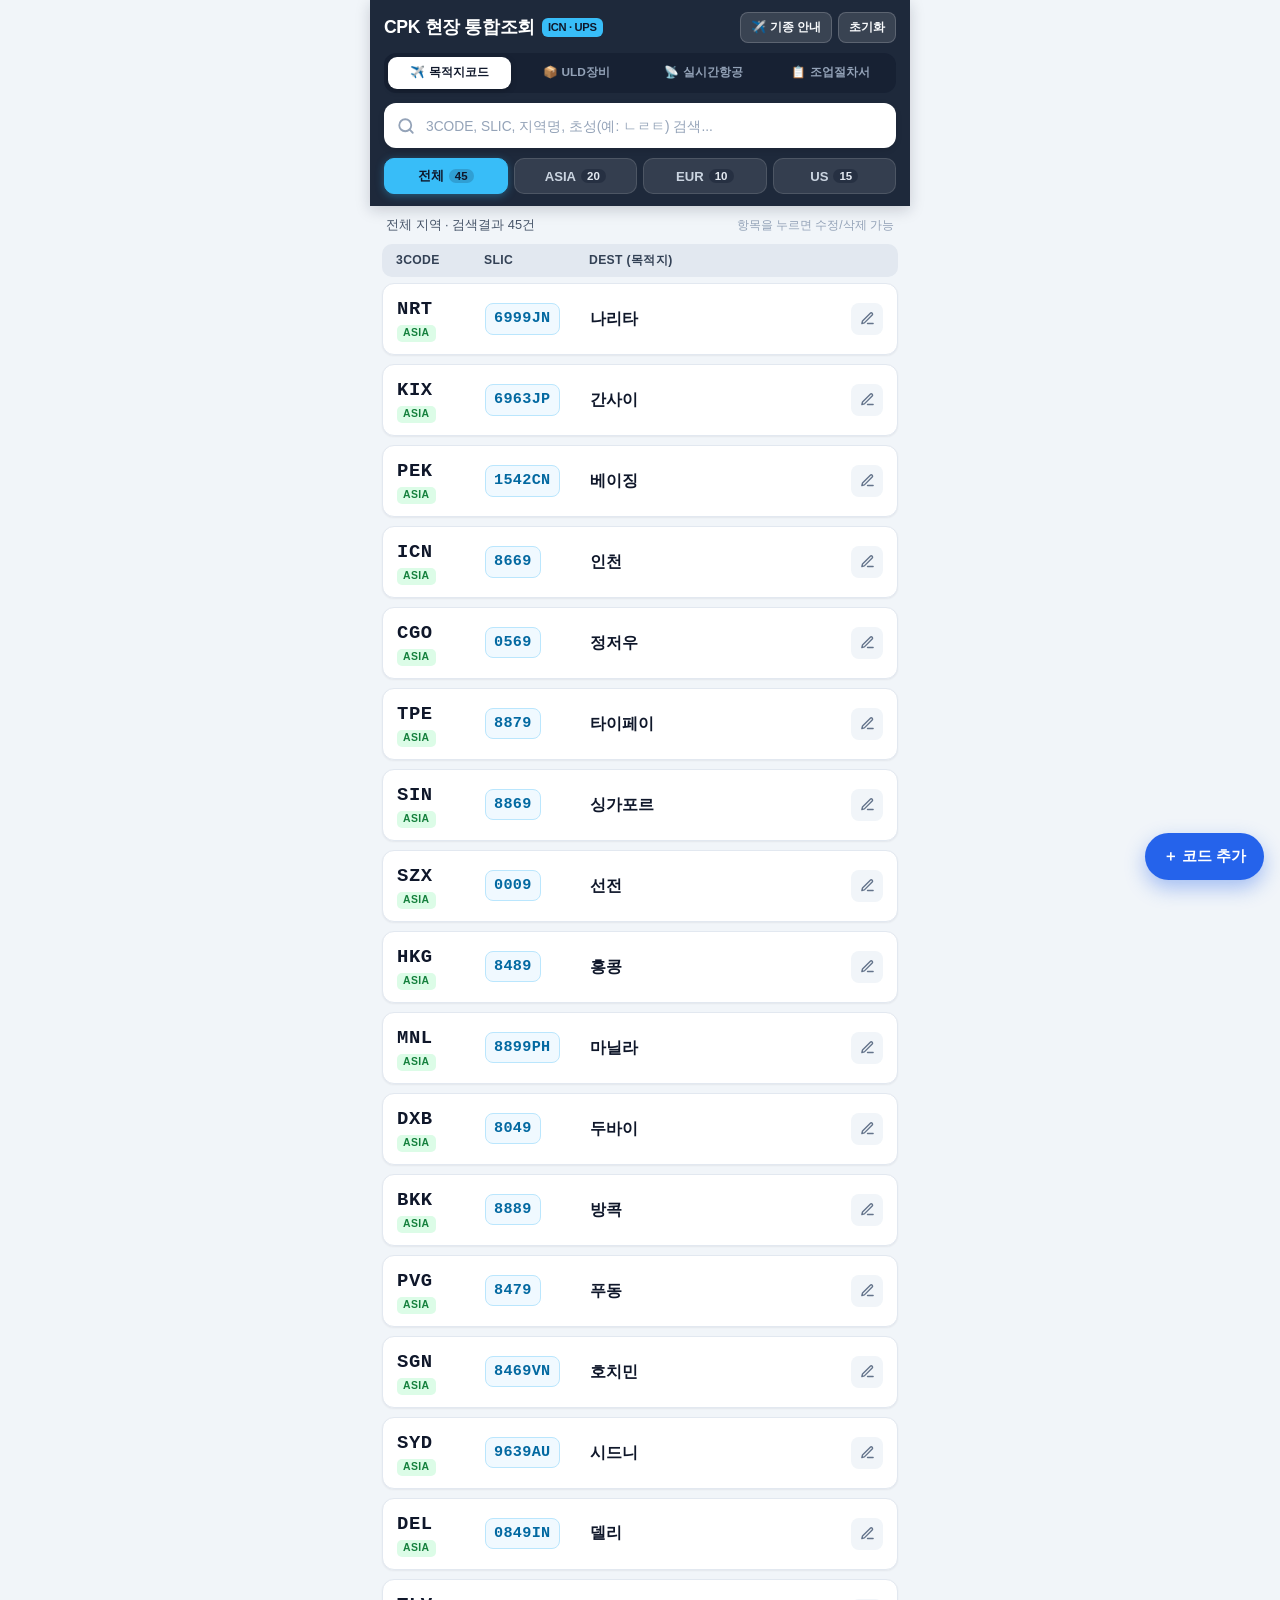
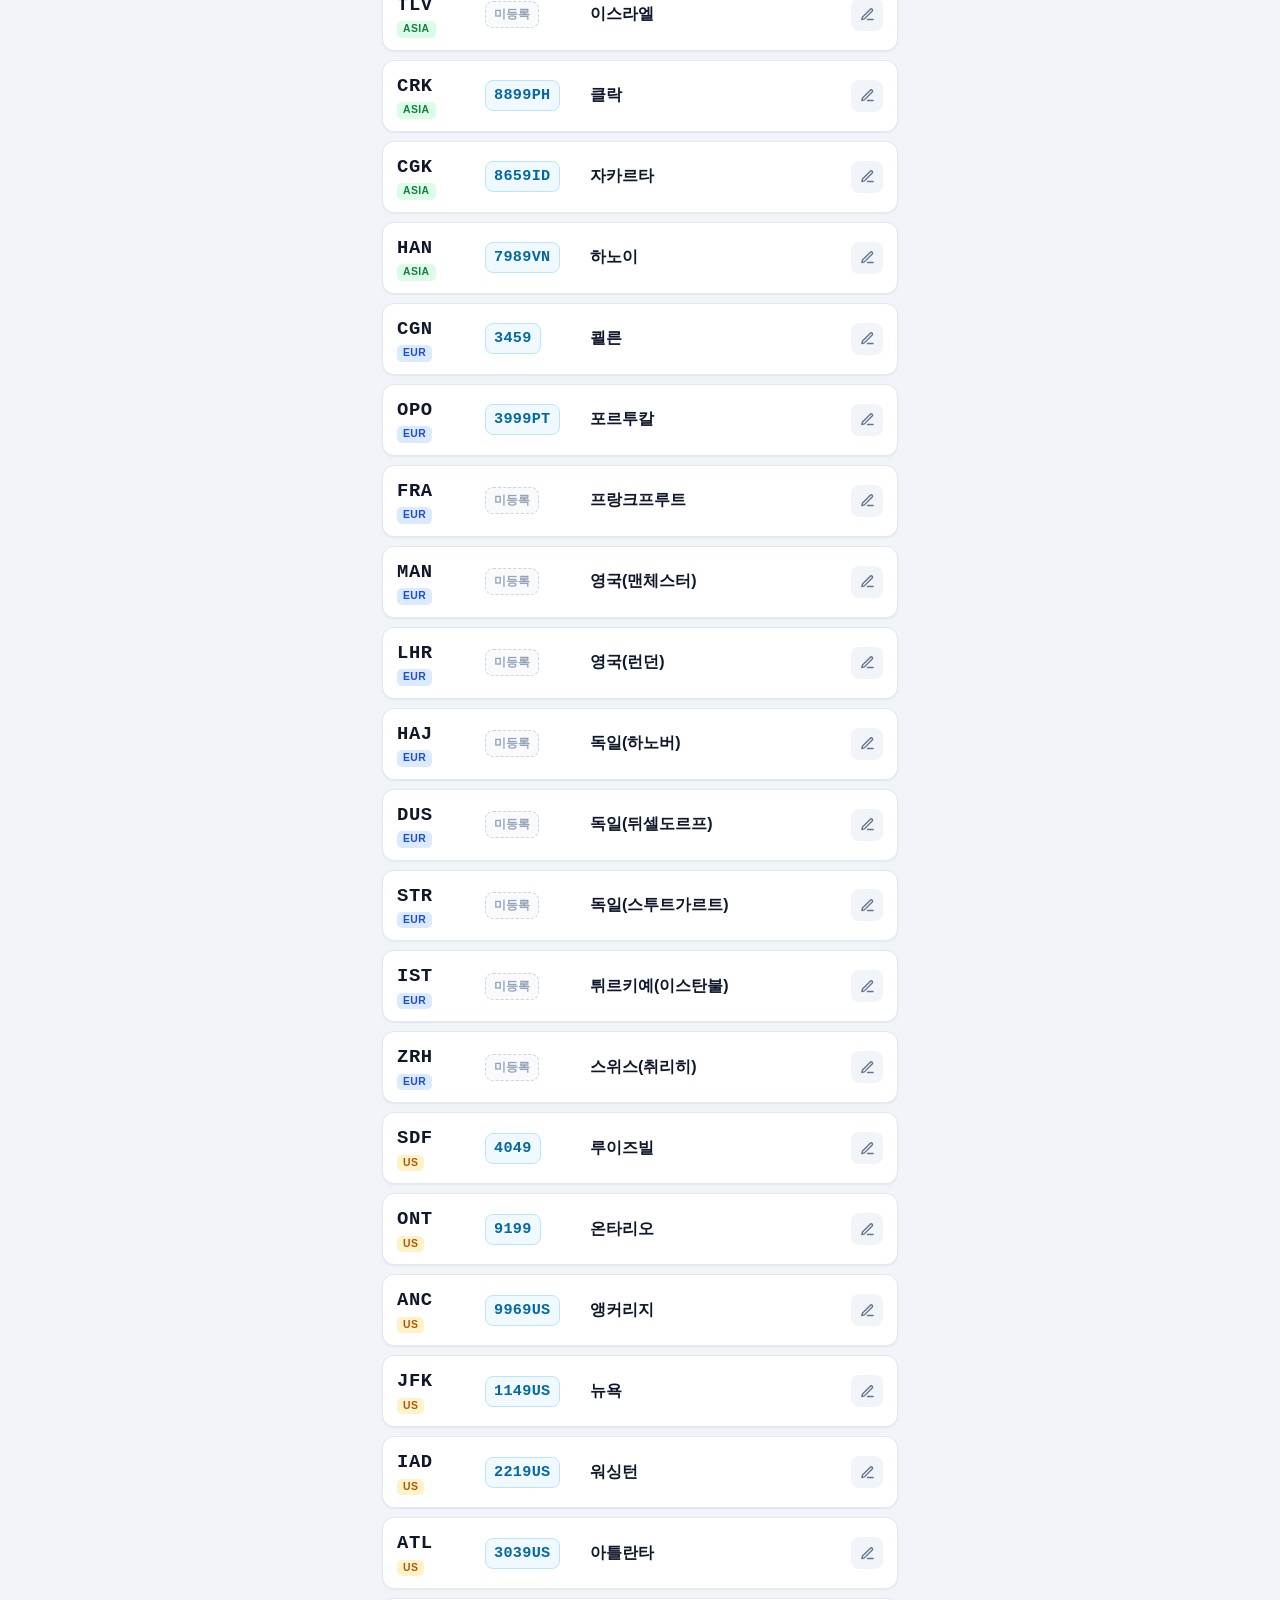
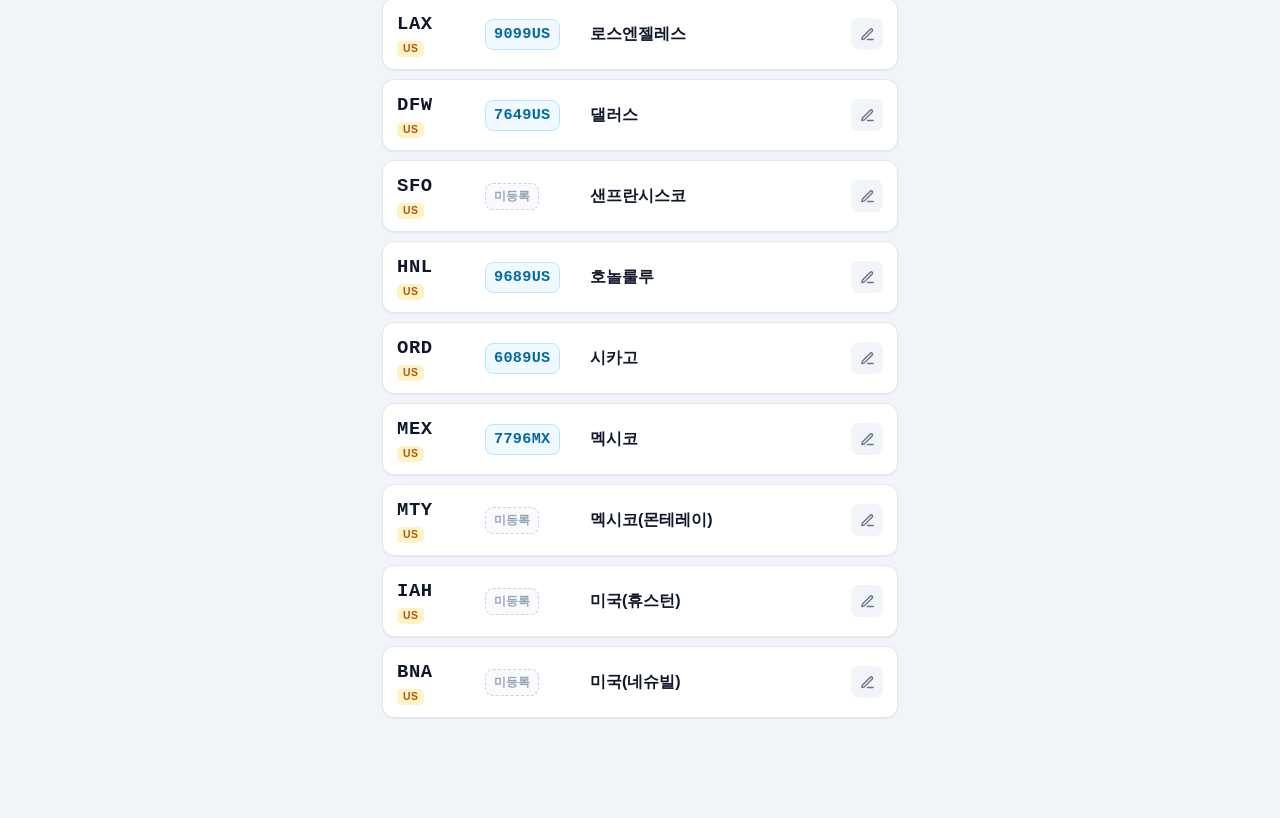
==== index.html @ 0aa2a80d "feat: add UPS aircraft ground handling SOP manual tab with step order & content CRUD" ====
<!DOCTYPE html>
<html lang="ko">
<head>
  <meta charset="UTF-8" />
  <meta name="viewport" content="width=device-width, initial-scale=1.0, maximum-scale=1.0, user-scalable=no" />
  <meta name="theme-color" content="#1e293b" />
  <meta name="apple-mobile-web-app-capable" content="yes" />
  <meta name="apple-mobile-web-app-status-bar-style" content="black-translucent" />
  <meta name="apple-mobile-web-app-title" content="CPK 현장앱" />
  <title>CPK 3CODE · ULD · 실시간 항공편</title>
  <link rel="icon" type="image/svg+xml" href="data:image/svg+xml,<svg xmlns='http://www.w3.org/2000/svg' viewBox='0 0 100 100'><rect width='100' height='100' rx='22' fill='%231e293b'/><text x='50' y='44' font-family='sans-serif' font-size='26' font-weight='bold' fill='%2338bdf8' text-anchor='middle'>CPK</text><text x='50' y='74' font-family='sans-serif' font-size='22' font-weight='bold' fill='%23fbbf24' text-anchor='middle'>5X·ULD</text></svg>" />
  <link rel="manifest" href="./manifest.json" />
  <link rel="stylesheet" href="./styles.css" />
</head>
<body>
  <div class="app-container">
    <!-- 상단 고정 헤더, 모드 전환, 검색 및 필터 탭 -->
    <header class="sticky-top">
      <div class="top-bar">
        <h1 class="app-title">
          <span>CPK 현장 통합조회</span>
          <span class="app-title-badge">ICN · UPS</span>
        </h1>
        <div class="top-actions">
          <button type="button" class="icon-btn" id="aircraftGuideBtn" title="기종(744, 748, 767) 의미 및 ULD 탑재 안내">
            ✈️ 기종 안내
          </button>
          <button type="button" class="icon-btn" id="typeDictBtn" style="display: none;" title="박스 타입별 현장명칭 관리">
            🏷️ 타입·현장명칭
          </button>
          <a
            href="https://www.airport.kr/ap_ko/876/subview.do"
            target="_blank"
            rel="noopener"
            class="icon-btn"
            id="icnOfficialLinkBtn"
            style="display: none; text-decoration: none;"
            title="인천공항 공식 화물운항정보 새창"
          >
            🏢 공항웹
          </a>
          <button type="button" class="icon-btn" id="resetDataBtn" title="초기 데이터로 복원">
            초기화
          </button>
        </div>
      </div>

      <!-- 메인 모드 전환 탭 (4개 탭: 목적지 코드 / ULD 장비 / 실시간 항공편 / 조업 절차서) -->
      <div class="mode-switch mode-switch-4" id="modeSwitch">
        <button type="button" class="mode-btn active" data-mode="CODE">
          ✈️ 목적지코드
        </button>
        <button type="button" class="mode-btn" data-mode="ULD">
          📦 ULD장비
        </button>
        <button type="button" class="mode-btn" data-mode="FLIGHT">
          📡 실시간항공
        </button>
        <button type="button" class="mode-btn" data-mode="SOP">
          📋 조업절차서
        </button>
      </div>

      <!-- 실시간 통합 검색바 -->
      <div class="search-wrapper">
        <svg class="search-icon" viewBox="0 0 24 24" fill="none" stroke="currentColor" stroke-width="2.4" stroke-linecap="round" stroke-linejoin="round">
          <circle cx="11" cy="11" r="8"></circle>
          <line x1="21" y1="21" x2="16.65" y2="16.65"></line>
        </svg>
        <input
          type="search"
          id="searchInput"
          class="search-input"
          placeholder="3CODE, SLIC, 지역명, 초성(예: ㄴㄹㅌ) 검색..."
          autocomplete="off"
          autocapitalize="characters"
        />
        <button type="button" id="clearSearchBtn" class="clear-btn" aria-label="검색어 지우기">✕</button>
      </div>

      <!-- [모드 1] 지역별 필터 탭 (전체 / ASIA / EUR / US) -->
      <nav class="region-tabs" id="regionTabs" aria-label="지역별 필터">
        <button type="button" class="tab-btn active" data-region="ALL">
          전체 <span class="count" id="count-ALL">45</span>
        </button>
        <button type="button" class="tab-btn" data-region="ASIA">
          ASIA <span class="count" id="count-ASIA">20</span>
        </button>
        <button type="button" class="tab-btn" data-region="EUR">
          EUR <span class="count" id="count-EUR">10</span>
        </button>
        <button type="button" class="tab-btn" data-region="US">
          US <span class="count" id="count-US">15</span>
        </button>
      </nav>

      <!-- [모드 2] ULD 현장명칭 / 박스 타입별 필터 탭 (동적 렌더링) -->
      <nav class="uld-type-tabs" id="uldTypeTabs" style="display: none;" aria-label="박스 타입별 필터"></nav>

      <!-- [모드 3] 실시간 항공편 컨트롤 & 출·도착 필터 탭 -->
      <div class="flight-controls" id="flightControls" style="display: none;">
        <div class="flight-top-row">
          <div class="flight-airline-toggle" id="flightAirlineToggle">
            <button type="button" class="ups-toggle-btn active" data-airline-filter="UPS">
              UPS 전용 (5X)
            </button>
            <button type="button" class="ups-toggle-btn" data-airline-filter="ALL">
              전체 화물기
            </button>
          </div>
          <div class="flight-date-sync">
            <input type="date" id="flightDateInput" class="flight-date-input" aria-label="운항 날짜 선택" />
            <button type="button" class="btn-live-sync" id="liveSyncBtn" title="인천공항 실시간 운항정보 동기화">
              🔄 실시간 갱신
            </button>
            <button type="button" class="btn-sched-img" id="openSchedImgModalBtn" title="스케줄 이미지(화이트보드/시간표 사진) 등록 및 자동 반영">
              📷 이미지 등록
            </button>
          </div>
        </div>

        <nav class="region-tabs flight-dir-tabs" id="flightDirTabs" aria-label="출도착 필터">
          <button type="button" class="tab-btn active" data-flight-dir="ALL">
            전체 보드 <span class="count" id="fcount-ALL">0</span>
          </button>
          <button type="button" class="tab-btn" data-flight-dir="ARR">
            STA(도착) <span class="count" id="fcount-ARR">0</span>
          </button>
          <button type="button" class="tab-btn" data-flight-dir="DEP">
            STD(출발) <span class="count" id="fcount-DEP">0</span>
          </button>
          <button type="button" class="tab-btn" data-flight-dir="SPOT">
            스팟배정 <span class="count" id="fcount-SPOT">0</span>
          </button>
        </nav>
      </div>

      <!-- [모드 4] UPS 항공조업 절차서 단계별 필터 탭 & 진행률 바 -->
      <div class="sop-controls" id="sopControls" style="display: none;">
        <div class="sop-progress-row">
          <div class="sop-progress-info">
            <span id="sopProgressText">조업 진행률: 0 / 0 완료</span>
            <div class="sop-progress-bar-bg">
              <div class="sop-progress-bar-fill" id="sopProgressBarFill" style="width: 0%;"></div>
            </div>
          </div>
          <button type="button" class="btn-sop-check-reset" id="resetSopCheckBtn" title="완료 체크 일괄 해제">
            ☑️ 체크 초기화
          </button>
        </div>
        <nav class="uld-type-tabs sop-phase-tabs" id="sopPhaseTabs" aria-label="조업 단계별 필터"></nav>
      </div>
    </header>

    <!-- 상태 안내 바 -->
    <div class="status-bar">
      <span id="statusText">전체 지역 · 검색결과 45건</span>
      <span class="status-hint" id="statusHint">항목을 누르면 수정/삭제 가능</span>
    </div>

    <!-- [모드 1] 목적지 코드 컬럼 헤더 -->
    <div class="list-header" id="codeListHeader">
      <div>3CODE</div>
      <div>SLIC</div>
      <div>DEST (목적지)</div>
      <div></div>
    </div>

    <!-- [모드 3 전용] 등록된 스케줄 원본 이미지 고정 배너 (사진 확인 및 재반영) -->
    <div class="pinned-sched-banner" id="pinnedSchedBanner" style="display: none;">
      <div class="pinned-sched-top">
        <span class="pinned-sched-title">🖼️ 등록된 스케줄 이미지</span>
        <div class="pinned-sched-actions">
          <button type="button" class="btn-pinned-act" id="zoomPinnedSchedBtn">🔍 크게보기</button>
          <button type="button" class="btn-pinned-act" id="editPinnedSchedBtn">✏️ 내용편집/재인식</button>
          <button type="button" class="btn-pinned-act danger" id="removePinnedSchedBtn">✕</button>
        </div>
      </div>
      <img id="pinnedSchedThumb" class="pinned-sched-thumb" alt="등록된 스케줄 원본 이미지" />
    </div>

    <!-- [모드 3] 현장 조업 현황판 (화이트보드 6열 헤더: SPOT | FLT/NO | 기종 | STA/ATA | STD/ATD | ORIGIN/DEST) -->
    <div class="wb-header" id="flightBoardHeader" style="display: none;">
      <div>SPOT</div>
      <div>FLT/NO</div>
      <div class="wb-header-ac" id="wbHeaderAcBtn" title="클릭하여 기종(744·748·767) 상세 설명 보기">기종 ⓘ</div>
      <div>STA/ATA</div>
      <div>STD/ATD</div>
      <div>ORIGIN/DEST</div>
    </div>

    <!-- 검색 결과 리스트 (목적지 코드 & ULD 컨테이너 & 실시간 항공편 공용 영역) -->
    <main class="results-list" id="resultsList"></main>

    <!-- 플로팅 액션 버튼 영역 -->
    <div class="fab-group">
      <!-- ULD 전용: 카메라 즉시 촬영 버튼 -->
      <button type="button" class="fab-camera" id="fabCameraBtn" style="display: none;">
        <span>📷 사진 찍어 등록</span>
      </button>
      <!-- 추가 버튼 -->
      <button type="button" class="fab-add" id="fabAddBtn">
        <span id="fabAddText">＋ 코드 추가</span>
      </button>
    </div>

    <!-- 카메라 직접 호출용 숨김 파일 입력 -->
    <input type="file" id="quickCameraInput" accept="image/*" capture="environment" style="display: none;" />
  </div>

  <!-- [모달 1] 3CODE · SLIC 데이터 추가 / 수정 / 삭제 모달 -->
  <div class="modal-backdrop" id="itemModal" role="dialog" aria-modal="true" aria-labelledby="modalTitle">
    <div class="modal-sheet">
      <div class="modal-header">
        <h2 class="modal-title" id="modalTitle">새 코드 정보 추가</h2>
        <button type="button" class="modal-close" id="closeModalBtn" aria-label="닫기">✕</button>
      </div>

      <form id="itemForm">
        <div class="form-group">
          <label class="form-label">대륙 / 지역 (REGION)</label>
          <div class="region-radio-group">
            <label class="region-option">
              <input type="radio" name="region" value="ASIA" checked />
              <span>ASIA</span>
            </label>
            <label class="region-option">
              <input type="radio" name="region" value="EUR" />
              <span>EUR</span>
            </label>
            <label class="region-option">
              <input type="radio" name="region" value="US" />
              <span>US</span>
            </label>
          </div>
        </div>

        <div class="form-row">
          <div class="form-group">
            <label class="form-label" for="codeInput">3CODE (필수)</label>
            <input
              type="text"
              id="codeInput"
              class="form-input uppercase"
              placeholder="예: NRT"
              maxlength="6"
              required
            />
          </div>
          <div class="form-group">
            <label class="form-label" for="slicInput">SLIC (선택)</label>
            <input
              type="text"
              id="slicInput"
              class="form-input uppercase"
              placeholder="예: 6999JN"
              maxlength="12"
            />
          </div>
        </div>

        <div class="form-group">
          <label class="form-label" for="destInput">DEST / 목적지명 (필수)</label>
          <input
            type="text"
            id="destInput"
            class="form-input"
            placeholder="예: 나리타, 독일(프랑크푸르트)"
            required
          />
        </div>

        <div class="modal-actions">
          <button type="button" class="btn-delete" id="deleteItemBtn" style="display: none;">삭제</button>
          <button type="submit" class="btn-save">저장하기</button>
        </div>
      </form>
    </div>
  </div>

  <!-- [모달 2] ULD 컨테이너 및 현장사용명칭 추가 / 사진촬영 / 수정 / 삭제 모달 -->
  <div class="modal-backdrop" id="uldModal" role="dialog" aria-modal="true" aria-labelledby="uldModalTitle">
    <div class="modal-sheet modal-sheet-scroll">
      <div class="modal-header">
        <h2 class="modal-title" id="uldModalTitle">ULD 컨테이너 정보 등록/수정</h2>
        <button type="button" class="modal-close" id="closeUldModalBtn" aria-label="닫기">✕</button>
      </div>

      <form id="uldForm">
        <!-- 사진 촬영 및 미리보기 영역 -->
        <div class="form-group">
          <label class="form-label">컨테이너 사진 (카메라 촬영 또는 앨범 선택)</label>
          <div class="photo-upload-box" id="photoUploadBox">
            <img id="uldPhotoPreview" class="uld-photo-preview" alt="컨테이너 사진 미리보기" style="display: none;" />
            <div id="photoPlaceholder" class="photo-placeholder">
              <div class="photo-placeholder-icon">📷</div>
              <div class="photo-placeholder-text">컨테이너 사진을 찍거나 선택하세요</div>
            </div>
          </div>

          <div class="photo-btn-row">
            <label class="btn-photo-action">
              📷 카메라 촬영
              <input type="file" id="uldCameraInput" accept="image/*" capture="environment" style="display: none;" />
            </label>
            <label class="btn-photo-action">
              🖼️ 앨범에서 선택
              <input type="file" id="uldGalleryInput" accept="image/*" style="display: none;" />
            </label>
            <button type="button" class="btn-photo-remove" id="removePhotoBtn" style="display: none;">
              사진 삭제
            </button>
          </div>
          <div id="ocrStatusText" class="ocr-status-text" style="display: none;"></div>
        </div>

        <!-- 컨테이너 전체 명칭 -->
        <div class="form-group">
          <label class="form-label" for="uldFullNameInput">
            컨테이너 명칭 <span class="label-sub">(예: AMP 27945 UPS/5X, AAD 43145 UPS/5X)</span>
          </label>
          <input
            type="text"
            id="uldFullNameInput"
            class="form-input uppercase"
            placeholder="예: AMP 27945 UPS/5X"
            required
          />
        </div>

        <!-- 박스 타입 (예: AMP) & 현장사용명칭 (예: L9) -->
        <div class="form-row">
          <div class="form-group">
            <label class="form-label" for="uldTypeInput">
              ULD 타입 <span class="label-sub">(예: AMP)</span>
            </label>
            <input
              type="text"
              id="uldTypeInput"
              class="form-input uppercase"
              placeholder="예: AMP"
              maxlength="6"
              required
            />
          </div>
          <div class="form-group">
            <label class="form-label" for="uldFieldNameInput">
              현장사용명칭 <span class="label-highlight">(예: L9, A1, M1)</span>
            </label>
            <input
              type="text"
              id="uldFieldNameInput"
              class="form-input input-highlight uppercase"
              placeholder="예: L9, A1, A2, M1, M1H, L11"
              required
            />
          </div>
        </div>

        <!-- 규격 Dims : L x W x H (Inch) -->
        <div class="form-group">
          <label class="form-label" for="uldDimsInput">
            규격 Dims : L × W × H (Inch) <span class="label-sub">(자동완성·수정 가능)</span>
          </label>
          <input
            type="text"
            id="uldDimsInput"
            class="form-input"
            placeholder="예: 125 x 96 x 64"
          />
        </div>

        <!-- 탑재 위치 / NOTE -->
        <div class="form-group">
          <label class="form-label" for="uldNoteInput">
            NOTE / 탑재 위치 및 특이사항 <span class="label-sub">(자동완성·수정 가능)</span>
          </label>
          <input
            type="text"
            id="uldNoteInput"
            class="form-input"
            placeholder="예: 767 Main Deck Center Load / 767, 747 Lower Deck"
          />
        </div>

        <p class="field-sync-notice">
          💡 <strong>ULD 타입(AAD, AAY, AMJ, AMD, AMP, AAZ, AAP, ALP)</strong>을 입력하면 조업 장비 기준표의 <strong>현장사용명칭(A1, A2, M1, M1H, L9, L11)</strong>, <strong>규격(Dims)</strong>, <strong>탑재 위치(NOTE)</strong>가 자동으로 채워지며 직접 수정·저장도 가능합니다.
        </p>

        <div class="modal-actions">
          <button type="button" class="btn-delete" id="deleteUldBtn" style="display: none;">삭제</button>
          <button type="submit" class="btn-save">저장하기</button>
        </div>
      </form>
    </div>
  </div>

  <!-- [모달 3] 박스 타입별 현장사용명칭 일괄 관리 모달 -->
  <div class="modal-backdrop" id="typeDictModal" role="dialog" aria-modal="true" aria-labelledby="typeDictModalTitle">
    <div class="modal-sheet modal-sheet-scroll">
      <div class="modal-header">
        <h2 class="modal-title" id="typeDictModalTitle">🏷️ ULD 타입별 현장사용명칭 기준표</h2>
        <button type="button" class="modal-close" id="closeTypeDictModalBtn" aria-label="닫기">✕</button>
      </div>
      <p class="dict-guide">
        조업 장비 기준표에 따른 <strong>ULD 타입(AAD, AMP 등) ↔ 현장사용명칭(A1, L9 등)</strong> 매핑입니다. 새로운 타입을 추가하거나 명칭을 수정하면 모든 컨테이너에 즉시 반영됩니다.
      </p>

      <form id="addTypeMappingForm" class="dict-add-row">
        <input
          type="text"
          id="newTypeCodeInput"
          class="form-input uppercase dict-code-input"
          placeholder="ULD타입(예:AMP)"
          maxlength="6"
          required
        />
        <input
          type="text"
          id="newTypeFieldNameInput"
          class="form-input uppercase dict-name-input"
          placeholder="현장명칭(예:L9)"
          required
        />
        <button type="submit" class="btn-dict-add">저장</button>
      </form>

      <div id="typeDictList" class="type-dict-list"></div>
    </div>
  </div>

  <!-- [모달 4] 사진 원본 크게 보기 라이트박스 -->
  <div class="modal-backdrop photo-lightbox" id="photoLightbox">
    <div class="lightbox-inner">
      <button type="button" class="lightbox-close" id="closeLightboxBtn">✕ 닫기</button>
      <img id="lightboxImg" src="" alt="컨테이너 확대 사진" />
      <div id="lightboxCaption" class="lightbox-caption"></div>
    </div>
  </div>

  <!-- [모달 5] 현장 화이트보드 형식 (SPOT | FLT/NO | 기종 | STA/ATA | STD/ATD | ORIGIN/DEST) 추가·수정 모달 -->
  <div class="modal-backdrop" id="flightModal" role="dialog" aria-modal="true" aria-labelledby="flightModalTitle">
    <div class="modal-sheet modal-sheet-scroll">
      <div class="modal-header">
        <h2 class="modal-title" id="flightModalTitle">항공편 현황판 (SPOT · 편명) 등록/수정</h2>
        <button type="button" class="modal-close" id="closeFlightModalBtn" aria-label="닫기">✕</button>
      </div>

      <form id="flightForm">
        <!-- 1행: SPOT / FLT/NO / 기종 -->
        <div class="form-row" style="grid-template-columns: 90px 1fr 90px;">
          <div class="form-group">
            <label class="form-label" for="flightSpotInput">
              SPOT <span class="label-highlight">(주기장)</span>
            </label>
            <input
              type="text"
              id="flightSpotInput"
              class="form-input input-highlight uppercase"
              placeholder="예: 631"
              required
            />
          </div>
          <div class="form-group">
            <label class="form-label" for="flightNoInput">
              FLT/NO <span class="label-sub">(도착/출발 편명)</span>
            </label>
            <input
              type="text"
              id="flightNoInput"
              class="form-input uppercase"
              placeholder="예: 37/174, 195"
              required
            />
          </div>
          <div class="form-group">
            <label class="form-label" for="flightAircraftInput">
              기종 <span class="label-sub">(A/C)</span>
            </label>
            <input
              type="text"
              id="flightAircraftInput"
              class="form-input uppercase"
              placeholder="767, 748"
            />
          </div>
        </div>

        <!-- 2행: STA/ATA | STD/ATD | ORIGIN/DEST -->
        <div class="form-row" style="grid-template-columns: 1fr 1fr 1.2fr;">
          <div class="form-group">
            <label class="form-label" for="flightStaInput">STA/ATA (도착)</label>
            <input
              type="text"
              id="flightStaInput"
              class="form-input uppercase"
              placeholder="예: 0435"
            />
          </div>
          <div class="form-group">
            <label class="form-label" for="flightStdInput">STD/ATD (출발)</label>
            <input
              type="text"
              id="flightStdInput"
              class="form-input uppercase"
              placeholder="예: 1205"
            />
          </div>
          <div class="form-group">
            <label class="form-label" for="flightOriginDestInput">ORIGIN/DEST</label>
            <input
              type="text"
              id="flightOriginDestInput"
              class="form-input input-highlight uppercase"
              placeholder="예: SYD/CGO, CRK"
              required
            />
          </div>
        </div>

        <!-- 3행: 항공사 및 운항상태/메모 -->
        <div class="form-row" style="grid-template-columns: 1fr 1fr;">
          <div class="form-group">
            <label class="form-label" for="flightAirlineInput">항공사</label>
            <input
              type="text"
              id="flightAirlineInput"
              class="form-input"
              placeholder="예: UPS (유피에스항공)"
              value="유피에스항공"
            />
          </div>
          <div class="form-group">
            <label class="form-label" for="flightStateInput">실시간 상태 / 비고</label>
            <input
              type="text"
              id="flightStateInput"
              class="form-input"
              placeholder="예: 정상, 지연(0930), 도착완료"
            />
          </div>
        </div>

        <div class="form-group">
          <label class="form-label" for="flightMemoInput">현장 검수 / 안전 / 조업 메모 (선택)</label>
          <input
            type="text"
            id="flightMemoInput"
            class="form-input"
            placeholder="예: L9 6개, A1 4개 / 검수자 및 특이사항"
          />
        </div>

        <p class="field-sync-notice">
          💡 현장 현황판 형식(<strong>SPOT | FLT/NO | 기종 | STA/ATA | STD/ATD | ORIGIN/DEST</strong>) 그대로 입력·저장되며, 입력한 <strong>ORIGIN/DEST(예: SYD/CGO, PVG/CGN, CRK)</strong>의 목적지명과 <strong>SLIC 코드</strong>가 하단에 자동 연결됩니다.
        </p>

        <div class="modal-actions">
          <button type="button" class="btn-delete" id="deleteFlightBtn" style="display: none;">삭제</button>
          <button type="submit" class="btn-save">현황판에 저장하기</button>
        </div>
      </form>
    </div>
  </div>

  <!-- [모달 6] 항공기 기종(744 · 748 · 767) 의미 및 ULD 탑재 가이드 모달 -->
  <div class="modal-backdrop" id="aircraftGuideModal" role="dialog" aria-modal="true" aria-labelledby="aircraftGuideModalTitle">
    <div class="modal-sheet modal-sheet-scroll">
      <div class="modal-header">
        <h2 class="modal-title" id="aircraftGuideModalTitle">✈️ 항공기 기종(744 · 748 · 767) 상세 안내</h2>
        <button type="button" class="modal-close" id="closeAircraftGuideModalBtn" aria-label="닫기">✕</button>
      </div>

      <p class="dict-guide">
        현장 현황판의 <strong>기종 코드(748, 744, 767)</strong> 의미와 기종별 <strong>ULD 컨테이너 탑재 위치·주의사항</strong>입니다.
      </p>

      <!-- 기종 빠른 선택 탭 -->
      <div class="ac-filter-tabs" id="acFilterTabs">
        <button type="button" class="ac-tab-btn active" data-ac-filter="ALL">전체 비교</button>
        <button type="button" class="ac-tab-btn" data-ac-filter="748">748 (747-8F)</button>
        <button type="button" class="ac-tab-btn" data-ac-filter="744">744 (747-400F)</button>
        <button type="button" class="ac-tab-btn" data-ac-filter="767">767 (767-300F)</button>
      </div>

      <div class="ac-guide-list" id="acGuideList">
        <!-- 748 카드 -->
        <div class="ac-guide-card" data-ac-card="748">
          <div class="ac-card-header">
            <span class="ac-code-badge ac-748">748</span>
            <div class="ac-title-box">
              <div class="ac-full-name">보잉 747-8F (Boeing 747-8 Freighter)</div>
              <div class="ac-sub-name">현장/매뉴얼 호칭: <strong>747-800</strong> (747-8 계열 초대형 신형 화물기)</div>
            </div>
          </div>
          <ul class="ac-desc-list">
            <li><strong>의미:</strong> <code>74</code>7-<code>8</code>00 계열 화물기의 약칭으로, <strong>744</strong>의 후속 차세대 초대형 화물기입니다.</li>
            <li><strong>특징:</strong> <strong>744</strong>보다 동체 길이가 <strong>약 5.6m 더 길어</strong> 컨테이너 탑재 포지션(POS)과 적재 중량이 더 큽니다.</li>
          </ul>
          <div class="ac-warn-box">
            🚨 <strong>[필수 주의사항] L9 (AAZ) 컨테이너:</strong><br />
            <strong>747-800 (748) 기종의 기수 앞쪽 1, 2, 3 POS 탑재 절대 안됨!</strong> (매뉴얼 3.2.2 기준)
          </div>
          <div class="ac-deck-box">
            <div><strong>Main Deck (상부):</strong> <code>A1(AAD)</code>, <code>A2(AAY)</code>, <code>M1(AMJ)</code>, <code>M1H(AMD)</code>, <code>L9(AAP)</code>, <code>L9(AAZ - 1,2,3 POS 제외)</code></div>
            <div><strong>Lower Deck (하부):</strong> <code>L9(AMP · AAZ · AAP)</code>, <code>L11(ALP)</code></div>
          </div>
        </div>

        <!-- 744 카드 -->
        <div class="ac-guide-card" data-ac-card="744">
          <div class="ac-card-header">
            <span class="ac-code-badge ac-744">744</span>
            <div class="ac-title-box">
              <div class="ac-full-name">보잉 747-400F (Boeing 747-400 Freighter)</div>
              <div class="ac-sub-name">현장/매뉴얼 호칭: <strong>747</strong> (표준 대형 점보 화물기)</div>
            </div>
          </div>
          <ul class="ac-desc-list">
            <li><strong>의미:</strong> 보잉 <code>74</code>7-<code>4</code>00 계열 화물기의 약칭(<code>B744</code>)입니다.</li>
            <li><strong>특징:</strong> Main Deck(상부 화물칸)와 Lower Deck(하부 화물칸) 전 포지션에 대형 ULD를 표준 탑재할 수 있습니다.</li>
          </ul>
          <div class="ac-deck-box">
            <div><strong>Main Deck (상부):</strong> <code>A1(AAD)</code>, <code>A2(AAY)</code>, <code>M1(AMJ)</code>, <code>M1H(AMD)</code>, <code>L9(AAZ · AAP)</code></div>
            <div><strong>Lower Deck (하부):</strong> <code>L9(AMP · AAZ · AAP)</code>, <code>L11(ALP)</code></div>
          </div>
        </div>

        <!-- 767 카드 -->
        <div class="ac-guide-card" data-ac-card="767">
          <div class="ac-card-header">
            <span class="ac-code-badge ac-767">767</span>
            <div class="ac-title-box">
              <div class="ac-full-name">보잉 767-300F (Boeing 767-300 Freighter)</div>
              <div class="ac-sub-name">현장/매뉴얼 호칭: <strong>767</strong> (중형 화물기)</div>
            </div>
          </div>
          <ul class="ac-desc-list">
            <li><strong>의미:</strong> 보잉 <code>767-300</code> 계열 중형 화물기로, <strong>744 · 748</strong>보다 동체 폭과 천장 높이가 작습니다.</li>
          </ul>
          <div class="ac-warn-box">
            ⚠️ <strong>[767 조업 주의사항]</strong><br />
            • <strong>M1H (AMD, 높이 118")</strong> 및 <strong>L9 (AAP) Main Deck 탑재 불가</strong> (747 Main Deck 전용)<br />
            • <strong>M1 (AMJ)</strong> 및 <strong>L9 (AMP)</strong>는 Main Deck 탑재 시 <strong>Center Load (중앙열 적재)</strong> 전용<br />
            • <strong>L11 (ALP)</strong>: 매뉴얼 특이사항 <strong>*767 = 363, 366</strong> 참고
          </div>
          <div class="ac-deck-box">
            <div><strong>Main Deck (상부):</strong> <code>A1(AAD)</code>, <code>A2(AAY)</code>, <code>M1(AMJ - Center Load)</code>, <code>L9(AMP - Center Load)</code>, <code>L9(AAZ)</code></div>
            <div><strong>Lower Deck (하부):</strong> <code>L9(AMP · AAZ · AAP)</code></div>
          </div>
        </div>
      </div>
    </div>
  </div>

  <!-- [모달 7] 스케줄 이미지(화이트보드/운항표 사진) 등록 및 자동 인식·반영 모달 -->
  <div class="modal-backdrop" id="scheduleImageModal" role="dialog" aria-modal="true" aria-labelledby="schedImgModalTitle">
    <div class="modal-sheet modal-sheet-scroll">
      <div class="modal-header">
        <h2 class="modal-title" id="schedImgModalTitle">📷 스케줄 이미지 등록 · 현황판 반영</h2>
        <button type="button" class="modal-close" id="closeSchedImgModalBtn" aria-label="닫기">✕</button>
      </div>

      <p class="dict-guide">
        실시간 연동이 안 되거나 현장 화이트보드·운항 시간표가 변경되었을 때 <strong>스케줄 사진을 찍거나 등록</strong>하면 문자를 자동 인식하여 <strong>6열 현황판에 즉시 반영</strong>합니다.
      </p>

      <!-- 1. 사진 촬영 / 선택 -->
      <div class="photo-btn-row" style="margin-bottom: 8px;">
        <label class="btn-photo-action" style="background:#eff6ff; border-color:#93c5fd; color:#1d4ed8;">
          📷 카메라로 스케줄 촬영
          <input type="file" id="schedImgCameraInput" accept="image/*" capture="environment" style="display: none;" />
        </label>
        <label class="btn-photo-action" style="background:#f0fdf4; border-color:#86efac; color:#15803d;">
          🖼️ 앨범에서 이미지 선택
          <input type="file" id="schedImgGalleryInput" accept="image/*" style="display: none;" />
        </label>
      </div>

      <!-- 이미지 미리보기 (사진을 보면서 아래 표에서 바로 검수·수정 가능) -->
      <div class="sched-img-preview-box" id="schedImgPreviewBox">
        <img id="schedImgPreview" class="sched-img-preview" alt="스케줄 이미지 미리보기" style="display: none;" />
        <div id="schedImgPlaceholder" class="photo-placeholder">
          <div class="photo-placeholder-icon">📋</div>
          <div class="photo-placeholder-text">화이트보드 또는 스케줄표 이미지를 선택해 주세요</div>
        </div>
      </div>

      <!-- OCR 진행 상태 바 -->
      <div id="schedOcrStatusBox" class="sched-ocr-status" style="display: none;">
        <span id="schedOcrStatusText">🔍 이미지에서 스케줄 문자를 분석 중입니다...</span>
        <button type="button" class="btn-rerun-ocr" id="rerunSchedOcrBtn">재인식</button>
      </div>

      <!-- 2. 추출된 6열 스케줄 검수 및 직접 수정 테이블 -->
      <div class="sched-extract-header">
        <span class="form-label" style="margin:0;">📋 반영할 현황판 데이터 (사진을 보며 수정·추가 가능)</span>
        <div class="sched-extract-tools">
          <button type="button" class="btn-mini-tool" id="addSchedRowBtn">＋ 행 추가</button>
          <button type="button" class="btn-mini-tool" id="loadDefaultBoardRowsBtn">⚡ 기본편 불러오기</button>
        </div>
      </div>

      <div class="sched-edit-table-wrap">
        <div class="sched-edit-thead">
          <div>SPOT</div>
          <div>FLT/NO</div>
          <div>기종</div>
          <div>STA</div>
          <div>STD</div>
          <div>ORIG/DEST</div>
          <div></div>
        </div>
        <div id="schedExtractRows" class="sched-edit-tbody"></div>
      </div>

      <!-- 반영 버튼 (기존 교체 vs 기존에 추가) -->
      <div class="modal-actions" style="margin-top: 14px;">
        <button type="button" class="btn-save" id="applySchedReplaceBtn" style="background:#16a34a;">
          ✅ 현황판에 덮어쓰기(반영)
        </button>
        <button type="button" class="btn-save" id="applySchedAppendBtn" style="background:#2563eb; flex:0.75;">
          ➕ 기존에 추가
        </button>
      </div>
    </div>
  </div>

  <!-- [모달 8] UPS 항공조업 절차서 추가 · 수정 · 순서 변경 · 삭제 (CRUD) 모달 -->
  <div class="modal-backdrop" id="sopModal" role="dialog" aria-modal="true" aria-labelledby="sopModalTitle">
    <div class="modal-sheet modal-sheet-scroll">
      <div class="modal-header">
        <h2 class="modal-title" id="sopModalTitle">📋 UPS 항공조업 절차 등록/수정</h2>
        <button type="button" class="modal-close" id="closeSopModalBtn" aria-label="닫기">✕</button>
      </div>

      <form id="sopForm">
        <!-- 1행: 절차 순서(STEP) & 조업 단계 구분(Phase) -->
        <div class="form-row" style="grid-template-columns: 110px 1fr;">
          <div class="form-group">
            <label class="form-label" for="sopOrderInput">
              절차 순서 <span class="label-highlight">(STEP)</span>
            </label>
            <input
              type="number"
              id="sopOrderInput"
              class="form-input input-highlight"
              min="1"
              max="999"
              placeholder="예: 1"
              required
            />
          </div>
          <div class="form-group">
            <label class="form-label" for="sopPhaseSelect">조업 단계 구분</label>
            <select id="sopPhaseSelect" class="form-input">
              <option value="도착 전 준비">1. 도착 전 준비</option>
              <option value="항공기 도착·접안">2. 항공기 도착·접안</option>
              <option value="하기 작업(Off-load)">3. 하기 작업(Off-load)</option>
              <option value="탑재 작업(On-load)">4. 탑재 작업(On-load)</option>
              <option value="출발·조업 마감">5. 출발·조업 마감</option>
              <option value="안전·특수 절차">6. 안전·특수 절차</option>
            </select>
          </div>
        </div>

        <!-- 2행: 절차 제목 -->
        <div class="form-group">
          <label class="form-label" for="sopTitleInput">
            절차 제목 <span class="label-highlight">(필수)</span>
          </label>
          <input
            type="text"
            id="sopTitleInput"
            class="form-input"
            placeholder="예: 카고 로더(High Loader) 접안 및 도어 오픈"
            required
          />
        </div>

        <!-- 3행: 상세 절차 내용 (여러 줄) -->
        <div class="form-group">
          <label class="form-label" for="sopContentInput">
            상세 조업 내용 및 세부 순서 <span class="label-sub">(줄바꿈으로 구분)</span>
          </label>
          <textarea
            id="sopContentInput"
            class="form-textarea"
            rows="4"
            placeholder="1) 세부 작업 내용 입력&#10;2) 확인 및 점검 사항 입력"
            required
          ></textarea>
        </div>

        <!-- 4행: 안전/핵심 주의사항 -->
        <div class="form-group">
          <label class="form-label" for="sopCautionInput">
            ⚠️ 안전 / 핵심 주의사항 <span class="label-sub">(선택 입력 시 강조 표시)</span>
          </label>
          <input
            type="text"
            id="sopCautionInput"
            class="form-input"
            placeholder="예: 748 기종 1,2,3 POS AAZ(L9) 탑재 금지 / Tail Tip 주의"
          />
        </div>

        <!-- 5행: 참고 사진 첨부 (선택) -->
        <div class="form-group">
          <label class="form-label">참고 사진 첨부 (선택 · 현장 장비/매뉴얼 사진)</label>
          <div class="photo-upload-box" id="sopPhotoUploadBox" style="height: 110px;">
            <img id="sopPhotoPreview" class="uld-photo-preview" alt="절차 참고 사진 미리보기" style="display: none;" />
            <div id="sopPhotoPlaceholder" class="photo-placeholder">
              <div class="photo-placeholder-icon">📷</div>
              <div class="photo-placeholder-text">절차 참고 사진을 찍거나 앨범에서 선택하세요</div>
            </div>
          </div>
          <div class="photo-btn-row">
            <label class="btn-photo-action">
              📷 카메라 촬영
              <input type="file" id="sopCameraInput" accept="image/*" capture="environment" style="display: none;" />
            </label>
            <label class="btn-photo-action">
              🖼️ 앨범에서 선택
              <input type="file" id="sopGalleryInput" accept="image/*" style="display: none;" />
            </label>
            <button type="button" class="btn-photo-remove" id="removeSopPhotoBtn" style="display: none;">
              사진 삭제
            </button>
          </div>
        </div>

        <p class="field-sync-notice">
          💡 <strong>절차 순서(STEP)</strong> 번호를 변경하여 저장하면 전체 절차 번호가 자동으로 재정렬되며, 목록에서도 <strong>[▲] [▼] 버튼</strong>으로 순서를 즉시 바꿀 수 있습니다.
        </p>

        <div class="modal-actions">
          <button type="button" class="btn-delete" id="deleteSopBtn" style="display: none;">삭제</button>
          <button type="submit" class="btn-save">절차서에 저장하기</button>
        </div>
      </form>
    </div>
  </div>

  <!-- 토스트 알림 -->
  <div class="toast" id="toast"></div>

  <script src="./app.js"></script>
</body>
</html>
---- styles.css ----
:root {
  --bg: #f1f5f9;
  --surface: #ffffff;
  --text-primary: #0f172a;
  --text-secondary: #475569;
  --text-muted: #94a3b8;
  --border: #e2e8f0;
  --primary: #2563eb;
  --primary-dark: #1d4ed8;
  --primary-light: #eff6ff;
  --header-bg: #1e293b;
  --asia-bg: #dcfce7;
  --asia-text: #15803d;
  --eur-bg: #dbeafe;
  --eur-text: #1d4ed8;
  --us-bg: #fef3c7;
  --us-text: #b45309;
  --danger: #ef4444;
  --danger-bg: #fef2f2;
  --radius: 14px;
  --shadow-sm: 0 1px 2px rgba(15, 23, 42, 0.06);
  --shadow-md: 0 4px 12px rgba(15, 23, 42, 0.08);
}

* {
  box-sizing: border-box;
  margin: 0;
  padding: 0;
  -webkit-tap-highlight-color: transparent;
}

body {
  font-family: -apple-system, BlinkMacSystemFont, "Pretendard", "Malgun Gothic", "Apple SD Gothic Neo", sans-serif;
  background-color: var(--bg);
  color: var(--text-primary);
  line-height: 1.4;
  padding-bottom: 100px;
}

.app-container {
  max-width: 540px;
  margin: 0 auto;
  min-height: 100dvh;
  display: flex;
  flex-direction: column;
}

/* Sticky Top Header & Search */
.sticky-top {
  position: sticky;
  top: 0;
  z-index: 30;
  background: var(--header-bg);
  color: #fff;
  padding: 12px 14px 12px;
  box-shadow: 0 4px 14px rgba(15, 23, 42, 0.18);
}

.top-bar {
  display: flex;
  align-items: center;
  justify-content: space-between;
  margin-bottom: 10px;
}

.app-title {
  font-size: 1.1rem;
  font-weight: 800;
  letter-spacing: -0.02em;
  display: flex;
  align-items: center;
  gap: 7px;
}

.app-title-badge {
  background: #38bdf8;
  color: #0f172a;
  font-size: 0.7rem;
  font-weight: 800;
  padding: 2px 6px;
  border-radius: 6px;
}

.top-actions {
  display: flex;
  gap: 6px;
}

.icon-btn {
  background: rgba(255, 255, 255, 0.12);
  border: 1px solid rgba(255, 255, 255, 0.18);
  color: #f8fafc;
  border-radius: 8px;
  padding: 6px 10px;
  font-size: 0.76rem;
  font-weight: 700;
  cursor: pointer;
  display: inline-flex;
  align-items: center;
  gap: 4px;
  transition: background 0.15s;
}

.icon-btn:active {
  background: rgba(255, 255, 255, 0.24);
}

/* Main Mode Switcher */
.mode-switch {
  display: grid;
  grid-template-columns: 1fr 1fr;
  gap: 6px;
  background: rgba(15, 23, 42, 0.45);
  padding: 4px;
  border-radius: 12px;
  margin-bottom: 10px;
}

.mode-switch.mode-switch-3 {
  grid-template-columns: repeat(3, 1fr);
}

.mode-switch.mode-switch-4 {
  grid-template-columns: repeat(4, 1fr);
  gap: 4px;
}

.mode-btn {
  background: transparent;
  border: none;
  color: #94a3b8;
  padding: 8px 2px;
  border-radius: 9px;
  font-size: 0.74rem;
  font-weight: 800;
  cursor: pointer;
  white-space: nowrap;
  transition: all 0.15s;
}

.mode-btn.active {
  background: #ffffff;
  color: #0f172a;
  box-shadow: 0 2px 6px rgba(0, 0, 0, 0.2);
}

/* Search Box */
.search-wrapper {
  position: relative;
  display: flex;
  align-items: center;
}

.search-icon {
  position: absolute;
  left: 13px;
  width: 18px;
  height: 18px;
  color: var(--text-muted);
  pointer-events: none;
}

.search-input {
  width: 100%;
  height: 45px;
  padding: 0 42px 0 40px;
  font-size: 0.96rem;
  font-weight: 500;
  border: 2px solid transparent;
  border-radius: 12px;
  background: #ffffff;
  color: var(--text-primary);
  outline: none;
  box-shadow: 0 2px 6px rgba(0, 0, 0, 0.12);
  transition: border-color 0.15s;
}

.search-input:focus {
  border-color: #38bdf8;
}

.search-input::placeholder {
  color: #94a3b8;
  font-size: 0.86rem;
  font-weight: 400;
}

.clear-btn {
  position: absolute;
  right: 8px;
  width: 30px;
  height: 30px;
  border: none;
  border-radius: 50%;
  background: #e2e8f0;
  color: #475569;
  font-size: 0.9rem;
  font-weight: 700;
  cursor: pointer;
  display: none;
  align-items: center;
  justify-content: center;
}

.clear-btn.visible {
  display: inline-flex;
}

/* Region Filter Tabs */
.region-tabs {
  display: grid;
  grid-template-columns: repeat(4, 1fr);
  gap: 6px;
  margin-top: 10px;
}

.uld-type-tabs {
  display: flex;
  gap: 6px;
  margin-top: 10px;
  overflow-x: auto;
  padding-bottom: 2px;
  scrollbar-width: none;
}

.uld-type-tabs::-webkit-scrollbar {
  display: none;
}

.tab-btn {
  background: rgba(255, 255, 255, 0.1);
  border: 1px solid rgba(255, 255, 255, 0.12);
  color: #cbd5e1;
  padding: 8px 10px;
  border-radius: 10px;
  font-size: 0.82rem;
  font-weight: 700;
  cursor: pointer;
  display: flex;
  align-items: center;
  justify-content: center;
  gap: 5px;
  white-space: nowrap;
  transition: all 0.15s;
}

.tab-btn .count {
  font-size: 0.72rem;
  background: rgba(15, 23, 42, 0.35);
  color: #e2e8f0;
  padding: 1px 6px;
  border-radius: 99px;
  font-weight: 600;
}

.tab-btn.active {
  background: #38bdf8;
  color: #0f172a;
  border-color: #38bdf8;
  box-shadow: 0 2px 8px rgba(56, 189, 248, 0.35);
}

.tab-btn.active .count {
  background: rgba(15, 23, 42, 0.18);
  color: #0f172a;
}

/* Status & Toolbar Bar */
.status-bar {
  display: flex;
  align-items: center;
  justify-content: space-between;
  padding: 10px 16px 6px;
  font-size: 0.8rem;
  color: var(--text-secondary);
}

.status-hint {
  color: var(--text-muted);
  font-size: 0.75rem;
}

/* Table Header Bar */
.list-header {
  display: grid;
  grid-template-columns: 88px 105px 1fr 34px;
  align-items: center;
  margin: 4px 12px 6px;
  padding: 8px 14px;
  background: #e2e8f0;
  border-radius: 10px;
  font-size: 0.76rem;
  font-weight: 800;
  color: #334155;
  letter-spacing: 0.03em;
}

/* Results List */
.results-list {
  padding: 0 12px;
  display: flex;
  flex-direction: column;
  gap: 9px;
}

/* 3CODE Item Card */
.item-card {
  background: var(--surface);
  border: 1px solid var(--border);
  border-radius: 12px;
  padding: 12px 14px;
  display: grid;
  grid-template-columns: 88px 105px 1fr 34px;
  align-items: center;
  box-shadow: var(--shadow-sm);
  cursor: pointer;
  transition: transform 0.1s, border-color 0.15s, background-color 0.15s;
}

.item-card:active {
  transform: scale(0.99);
  background-color: #f8fafc;
  border-color: #94a3b8;
}

.col-code {
  display: flex;
  flex-direction: column;
  align-items: flex-start;
  gap: 3px;
}

.code-text {
  font-size: 1.18rem;
  font-weight: 800;
  font-family: "SF Mono", "Roboto Mono", Consolas, monospace;
  color: var(--text-primary);
  letter-spacing: 0.03em;
}

.region-badge {
  font-size: 0.65rem;
  font-weight: 800;
  padding: 1px 6px;
  border-radius: 5px;
  letter-spacing: 0.04em;
}

.region-ASIA {
  background: var(--asia-bg);
  color: var(--asia-text);
}

.region-EUR {
  background: var(--eur-bg);
  color: var(--eur-text);
}

.region-US {
  background: var(--us-bg);
  color: var(--us-text);
}

.col-slic {
  display: flex;
  align-items: center;
}

.slic-badge {
  font-family: "SF Mono", "Roboto Mono", Consolas, monospace;
  font-size: 0.95rem;
  font-weight: 700;
  color: #0369a1;
  background: #f0f9ff;
  border: 1px solid #bae6fd;
  padding: 4px 8px;
  border-radius: 8px;
  letter-spacing: 0.02em;
}

.slic-empty {
  font-size: 0.76rem;
  font-weight: 600;
  color: #94a3b8;
  background: #f8fafc;
  border: 1px dashed #cbd5e1;
  padding: 4px 8px;
  border-radius: 8px;
}

.col-dest {
  font-size: 1rem;
  font-weight: 700;
  color: var(--text-primary);
  word-break: keep-all;
  padding-right: 4px;
}

.col-action {
  display: flex;
  justify-content: flex-end;
}

.edit-btn {
  width: 32px;
  height: 32px;
  border-radius: 8px;
  border: none;
  background: #f1f5f9;
  color: #64748b;
  display: inline-flex;
  align-items: center;
  justify-content: center;
  cursor: pointer;
}

.edit-btn:hover {
  background: #e2e8f0;
  color: #0f172a;
}

/* ==========================================
   ULD 컨테이너 카드 스타일
   ========================================== */
.uld-card {
  background: var(--surface);
  border: 1.5px solid var(--border);
  border-radius: 14px;
  padding: 13px;
  display: flex;
  align-items: center;
  gap: 12px;
  box-shadow: var(--shadow-sm);
  cursor: pointer;
  transition: transform 0.1s, border-color 0.15s;
}

.uld-card:active {
  transform: scale(0.99);
  border-color: #64748b;
}

.uld-thumb-wrap {
  width: 92px;
  height: 78px;
  border-radius: 10px;
  overflow: hidden;
  background: #f1f5f9;
  border: 1px solid #cbd5e1;
  flex-shrink: 0;
  display: flex;
  align-items: center;
  justify-content: center;
  position: relative;
}

.uld-thumb-img {
  width: 100%;
  height: 100%;
  object-fit: cover;
}

.uld-thumb-zoom {
  position: absolute;
  right: 3px;
  bottom: 3px;
  background: rgba(15, 23, 42, 0.72);
  color: #fff;
  font-size: 0.62rem;
  padding: 1px 4px;
  border-radius: 4px;
}

.uld-thumb-empty {
  display: flex;
  flex-direction: column;
  align-items: center;
  justify-content: center;
  color: #64748b;
  font-size: 0.68rem;
  font-weight: 700;
  gap: 2px;
}

.uld-thumb-empty span.icon {
  font-size: 1.25rem;
}

.uld-info {
  flex: 1;
  min-width: 0;
  display: flex;
  flex-direction: column;
  gap: 6px;
}

.uld-title-row {
  display: flex;
  align-items: center;
  justify-content: space-between;
  gap: 6px;
}

.uld-full-name {
  font-family: "SF Mono", "Roboto Mono", Consolas, monospace;
  font-size: 1.08rem;
  font-weight: 900;
  color: #0f172a;
  letter-spacing: 0.02em;
  word-break: break-all;
}

/* 박스 타입 & 현장사용명칭 비교 배지 영역 */
.uld-mapping-row {
  display: flex;
  flex-wrap: wrap;
  align-items: center;
  gap: 6px;
}

.uld-type-badge {
  background: #e2e8f0;
  color: #1e293b;
  font-size: 0.78rem;
  font-weight: 800;
  padding: 4px 8px;
  border-radius: 7px;
  font-family: "SF Mono", "Roboto Mono", Consolas, monospace;
}

.uld-arrow {
  color: #94a3b8;
  font-size: 0.8rem;
  font-weight: 800;
}

.uld-field-badge {
  background: #eff6ff;
  border: 1.5px solid #93c5fd;
  color: #1d4ed8;
  font-size: 0.9rem;
  font-weight: 800;
  padding: 4px 10px;
  border-radius: 8px;
  display: inline-flex;
  align-items: center;
  gap: 4px;
}

.uld-field-badge.unset {
  background: #fffbeb;
  border: 1.5px dashed #f59e0b;
  color: #b45309;
  font-size: 0.82rem;
}

.uld-spec-box {
  background: #f8fafc;
  border: 1px solid #e2e8f0;
  border-radius: 8px;
  padding: 6px 9px;
  display: flex;
  flex-direction: column;
  gap: 3px;
  margin-top: 2px;
}

.uld-dims {
  font-size: 0.78rem;
  font-weight: 700;
  color: #334155;
  font-family: "SF Mono", "Roboto Mono", Consolas, sans-serif;
}

.uld-dims strong {
  color: #0f172a;
}

.uld-note {
  font-size: 0.78rem;
  font-weight: 600;
  color: #0369a1;
  line-height: 1.35;
}

.uld-note.warn {
  color: #b91c1c;
  font-weight: 700;
}

/* ==========================================
   실시간 항공편 (UPS · 인천공항) 컨트롤 및 카드 스타일
   ========================================== */
.flight-controls {
  margin-top: 10px;
  display: flex;
  flex-direction: column;
  gap: 8px;
}

.flight-top-row {
  display: flex;
  align-items: center;
  justify-content: space-between;
  gap: 6px;
  flex-wrap: wrap;
}

.flight-airline-toggle {
  display: inline-flex;
  background: rgba(15, 23, 42, 0.48);
  padding: 3px;
  border-radius: 10px;
  gap: 4px;
}

.ups-toggle-btn {
  background: transparent;
  border: none;
  color: #cbd5e1;
  font-size: 0.78rem;
  font-weight: 800;
  padding: 6px 10px;
  border-radius: 7px;
  cursor: pointer;
  white-space: nowrap;
  transition: all 0.15s;
}

.ups-toggle-btn.active[data-airline-filter="UPS"] {
  background: #fbbf24;
  color: #351c15;
  box-shadow: 0 2px 6px rgba(251, 191, 36, 0.35);
}

.ups-toggle-btn.active[data-airline-filter="ALL"] {
  background: #38bdf8;
  color: #0f172a;
}

.flight-date-sync {
  display: flex;
  align-items: center;
  gap: 5px;
  flex: 1;
  justify-content: flex-end;
}

.flight-date-input {
  background: rgba(255, 255, 255, 0.12);
  border: 1px solid rgba(255, 255, 255, 0.22);
  color: #fff;
  border-radius: 8px;
  padding: 5px 7px;
  font-size: 0.76rem;
  font-weight: 700;
  outline: none;
  color-scheme: dark;
}

.btn-live-sync {
  background: #22c55e;
  color: #052e16;
  border: none;
  border-radius: 8px;
  padding: 6px 10px;
  font-size: 0.76rem;
  font-weight: 800;
  cursor: pointer;
  white-space: nowrap;
  display: inline-flex;
  align-items: center;
  gap: 3px;
  transition: transform 0.12s, opacity 0.15s;
}

.btn-live-sync:active {
  transform: scale(0.96);
}

.btn-live-sync.loading {
  opacity: 0.7;
  pointer-events: none;
}

.btn-sched-img {
  background: #38bdf8;
  color: #0f172a;
  border: none;
  border-radius: 8px;
  padding: 6px 10px;
  font-size: 0.76rem;
  font-weight: 800;
  cursor: pointer;
  white-space: nowrap;
  display: inline-flex;
  align-items: center;
  gap: 3px;
  transition: transform 0.12s;
}

.btn-sched-img:active {
  transform: scale(0.96);
}

/* 등록된 스케줄 원본 이미지 고정 배너 */
.pinned-sched-banner {
  margin: 4px 12px 8px;
  background: #ffffff;
  border: 1.5px solid #38bdf8;
  border-radius: 12px;
  padding: 8px 10px;
  box-shadow: var(--shadow-sm);
}

.pinned-sched-top {
  display: flex;
  align-items: center;
  justify-content: space-between;
  margin-bottom: 6px;
}

.pinned-sched-title {
  font-size: 0.78rem;
  font-weight: 800;
  color: #0369a1;
}

.pinned-sched-actions {
  display: flex;
  gap: 5px;
}

.btn-pinned-act {
  background: #f1f5f9;
  border: 1px solid #cbd5e1;
  color: #334155;
  border-radius: 6px;
  padding: 3px 7px;
  font-size: 0.72rem;
  font-weight: 700;
  cursor: pointer;
}

.btn-pinned-act.danger {
  background: #fef2f2;
  border-color: #fecaca;
  color: #dc2626;
}

.pinned-sched-thumb {
  width: 100%;
  max-height: 150px;
  object-fit: contain;
  background: #0f172a;
  border-radius: 8px;
  cursor: pointer;
  display: block;
}

/* 스케줄 이미지 등록 · 자동 인식 모달 */
.sched-img-preview-box {
  width: 100%;
  min-height: 130px;
  max-height: 210px;
  border: 2px dashed #cbd5e1;
  border-radius: 12px;
  background: #0f172a;
  overflow: hidden;
  display: flex;
  align-items: center;
  justify-content: center;
  margin-bottom: 8px;
}

.sched-img-preview {
  width: 100%;
  max-height: 206px;
  object-fit: contain;
}

.sched-ocr-status {
  background: #eff6ff;
  border: 1px solid #bfdbfe;
  color: #1e40af;
  border-radius: 8px;
  padding: 7px 10px;
  font-size: 0.76rem;
  font-weight: 700;
  display: flex;
  align-items: center;
  justify-content: space-between;
  gap: 8px;
  margin-bottom: 10px;
}

.btn-rerun-ocr {
  background: #2563eb;
  color: #fff;
  border: none;
  border-radius: 6px;
  padding: 3px 8px;
  font-size: 0.72rem;
  font-weight: 700;
  cursor: pointer;
  flex-shrink: 0;
}

.sched-extract-header {
  display: flex;
  align-items: center;
  justify-content: space-between;
  gap: 6px;
  margin-bottom: 6px;
  flex-wrap: wrap;
}

.sched-extract-tools {
  display: flex;
  gap: 5px;
}

.btn-mini-tool {
  background: #f1f5f9;
  border: 1px solid #cbd5e1;
  color: #1e293b;
  border-radius: 6px;
  padding: 4px 8px;
  font-size: 0.73rem;
  font-weight: 800;
  cursor: pointer;
}

.sched-edit-table-wrap {
  border: 1px solid #cbd5e1;
  border-radius: 10px;
  overflow: hidden;
  background: #fff;
}

.sched-edit-thead {
  display: grid;
  grid-template-columns: 46px 1.15fr 44px 0.9fr 0.9fr 1.15fr 28px;
  background: #2e7d5b;
  color: #fff;
  font-size: 0.68rem;
  font-weight: 800;
  text-align: center;
  padding: 6px 2px;
}

.sched-edit-tbody {
  display: flex;
  flex-direction: column;
  max-height: 220px;
  overflow-y: auto;
}

.sched-edit-row {
  display: grid;
  grid-template-columns: 46px 1.15fr 44px 0.9fr 0.9fr 1.15fr 28px;
  gap: 3px;
  padding: 5px 4px;
  border-bottom: 1px solid #e2e8f0;
  align-items: center;
}

.sched-edit-row input {
  width: 100%;
  height: 32px;
  padding: 0 4px;
  border: 1px solid #cbd5e1;
  border-radius: 6px;
  font-size: 0.78rem;
  font-weight: 800;
  text-align: center;
  text-transform: uppercase;
  font-family: "SF Mono", "Roboto Mono", Consolas, monospace;
  background: #f8fafc;
}

.sched-edit-row input:focus {
  border-color: #2563eb;
  background: #fff;
  outline: none;
}

.btn-sched-row-del {
  background: #fef2f2;
  color: #dc2626;
  border: 1px solid #fecaca;
  border-radius: 6px;
  height: 30px;
  font-size: 0.75rem;
  font-weight: 800;
  cursor: pointer;
}

/* ==========================================
   UPS 항공조업 절차서 (SOP) 컨트롤 및 카드 스타일
   ========================================== */
.sop-controls {
  margin-top: 10px;
  display: flex;
  flex-direction: column;
  gap: 8px;
}

.sop-progress-row {
  display: flex;
  align-items: center;
  justify-content: space-between;
  gap: 10px;
  background: rgba(15, 23, 42, 0.45);
  padding: 7px 10px;
  border-radius: 10px;
}

.sop-progress-info {
  flex: 1;
  display: flex;
  flex-direction: column;
  gap: 4px;
}

#sopProgressText {
  font-size: 0.76rem;
  font-weight: 800;
  color: #e2e8f0;
}

.sop-progress-bar-bg {
  width: 100%;
  height: 6px;
  background: rgba(255, 255, 255, 0.16);
  border-radius: 99px;
  overflow: hidden;
}

.sop-progress-bar-fill {
  height: 100%;
  background: #22c55e;
  border-radius: 99px;
  transition: width 0.2s ease;
}

.btn-sop-check-reset {
  background: rgba(255, 255, 255, 0.12);
  border: 1px solid rgba(255, 255, 255, 0.2);
  color: #f8fafc;
  border-radius: 8px;
  padding: 5px 9px;
  font-size: 0.73rem;
  font-weight: 700;
  cursor: pointer;
  white-space: nowrap;
}

.sop-phase-tabs {
  margin-top: 0;
}

.sop-card {
  background: var(--surface);
  border: 1.5px solid var(--border);
  border-left: 5px solid #2563eb;
  border-radius: 14px;
  padding: 13px 14px;
  display: flex;
  flex-direction: column;
  gap: 9px;
  box-shadow: var(--shadow-sm);
  transition: border-color 0.15s, background-color 0.15s;
}

.sop-card.checked {
  border-left-color: #16a34a;
  background: #f8fafc;
}

.sop-card-top {
  display: flex;
  align-items: flex-start;
  justify-content: space-between;
  gap: 8px;
}

.sop-head-left {
  display: flex;
  align-items: center;
  flex-wrap: wrap;
  gap: 6px;
  flex: 1;
}

.sop-check-btn {
  width: 26px;
  height: 26px;
  border-radius: 7px;
  border: 2px solid #94a3b8;
  background: #fff;
  color: transparent;
  font-size: 0.9rem;
  font-weight: 900;
  display: inline-flex;
  align-items: center;
  justify-content: center;
  cursor: pointer;
  flex-shrink: 0;
  transition: all 0.15s;
}

.sop-card.checked .sop-check-btn {
  background: #16a34a;
  border-color: #16a34a;
  color: #fff;
}

.sop-step-badge {
  background: #1e293b;
  color: #fbbf24;
  font-family: "SF Mono", "Roboto Mono", Consolas, monospace;
  font-size: 0.76rem;
  font-weight: 900;
  padding: 3px 8px;
  border-radius: 6px;
  letter-spacing: 0.03em;
}

.sop-phase-badge {
  background: #eff6ff;
  border: 1px solid #bfdbfe;
  color: #1d4ed8;
  font-size: 0.72rem;
  font-weight: 800;
  padding: 2px 7px;
  border-radius: 6px;
}

.sop-order-actions {
  display: flex;
  align-items: center;
  gap: 4px;
  flex-shrink: 0;
}

.btn-sop-move {
  width: 28px;
  height: 28px;
  border-radius: 7px;
  border: 1px solid #cbd5e1;
  background: #f8fafc;
  color: #334155;
  font-size: 0.74rem;
  font-weight: 900;
  display: inline-flex;
  align-items: center;
  justify-content: center;
  cursor: pointer;
}

.btn-sop-move:disabled {
  opacity: 0.35;
  cursor: default;
}

.btn-sop-move:not(:disabled):active {
  background: #e2e8f0;
}

.sop-title {
  font-size: 1.02rem;
  font-weight: 900;
  color: #0f172a;
  line-height: 1.35;
  cursor: pointer;
}

.sop-card.checked .sop-title {
  color: #475569;
  text-decoration: line-through;
}

.sop-content {
  font-size: 0.86rem;
  color: #334155;
  line-height: 1.52;
  white-space: pre-line;
  background: #f8fafc;
  border: 1px solid #e2e8f0;
  border-radius: 10px;
  padding: 9px 11px;
  cursor: pointer;
}

.sop-caution {
  background: #fef2f2;
  border: 1px solid #fecaca;
  color: #b91c1c;
  font-size: 0.8rem;
  font-weight: 800;
  border-radius: 8px;
  padding: 7px 10px;
  line-height: 1.4;
}

.sop-photo-row {
  display: flex;
  align-items: center;
  gap: 10px;
}

.sop-photo-thumb {
  width: 100%;
  max-height: 145px;
  object-fit: cover;
  border-radius: 9px;
  border: 1px solid #cbd5e1;
  cursor: pointer;
}

.sop-card-footer {
  display: flex;
  align-items: center;
  justify-content: space-between;
  border-top: 1px dashed #e2e8f0;
  padding-top: 7px;
  gap: 8px;
}

.btn-sop-insert-after {
  background: #f1f5f9;
  border: 1px solid #cbd5e1;
  color: #334155;
  font-size: 0.73rem;
  font-weight: 800;
  padding: 4px 9px;
  border-radius: 7px;
  cursor: pointer;
}

.btn-sop-edit-text {
  background: #eff6ff;
  border: 1px solid #bfdbfe;
  color: #1d4ed8;
  font-size: 0.74rem;
  font-weight: 800;
  padding: 4px 10px;
  border-radius: 7px;
  cursor: pointer;
}

.form-textarea {
  width: 100%;
  padding: 10px 12px;
  font-size: 0.92rem;
  font-weight: 600;
  font-family: inherit;
  border: 1.5px solid var(--border);
  border-radius: 10px;
  outline: none;
  color: var(--text-primary);
  background: #f8fafc;
  resize: vertical;
  line-height: 1.45;
}

.form-textarea:focus {
  border-color: var(--primary);
  background: #ffffff;
}

/* ==========================================
   현장 화이트보드 조업 현황판 (SPOT | FLT/NO | 기종 | STA/ATA | STD/ATD | ORIGIN/DEST)
   ========================================== */
.wb-header {
  display: grid;
  grid-template-columns: 48px 1.25fr 44px 0.95fr 0.95fr 1.2fr;
  align-items: center;
  margin: 4px 12px 6px;
  background: #2e7d5b;
  color: #ffffff;
  border-radius: 10px;
  border: 1.5px solid #1f5c42;
  box-shadow: 0 2px 6px rgba(15, 23, 42, 0.12);
  overflow: hidden;
}

.wb-header > div {
  padding: 9px 2px;
  text-align: center;
  font-size: 0.72rem;
  font-weight: 900;
  letter-spacing: -0.01em;
  border-right: 1px solid rgba(255, 255, 255, 0.22);
}

.wb-header > div:last-child {
  border-right: none;
}

.wb-row-card {
  background: #ffffff;
  border: 1.5px solid #cbd5e1;
  border-radius: 12px;
  overflow: hidden;
  box-shadow: var(--shadow-sm);
  cursor: pointer;
  transition: transform 0.1s, border-color 0.15s;
}

.wb-row-card.is-ups {
  border-left: 4px solid #2e7d5b;
}

.wb-row-card:active {
  transform: scale(0.99);
  background: #f8fafc;
}

.wb-grid {
  display: grid;
  grid-template-columns: 48px 1.25fr 44px 0.95fr 0.95fr 1.2fr;
  align-items: stretch;
  min-height: 54px;
}

.wb-cell {
  display: flex;
  flex-direction: column;
  align-items: center;
  justify-content: center;
  padding: 8px 3px;
  text-align: center;
  border-right: 1px solid #e2e8f0;
  font-family: "SF Mono", "Roboto Mono", Consolas, monospace;
}

.wb-cell:last-child {
  border-right: none;
}

.wb-spot {
  font-size: 1.08rem;
  font-weight: 900;
  color: #0f172a;
  background: #f8fafc;
}

.wb-spot.spot-empty {
  font-size: 0.75rem;
  color: #94a3b8;
}

.wb-flt {
  font-size: 0.98rem;
  font-weight: 900;
  color: #1d4ed8;
  word-break: break-all;
  line-height: 1.2;
}

.wb-flt-sub {
  font-size: 0.64rem;
  font-weight: 700;
  color: #64748b;
  margin-top: 2px;
  font-family: -apple-system, BlinkMacSystemFont, "Pretendard", sans-serif;
}

.wb-ac {
  font-size: 0.92rem;
  font-weight: 800;
  color: #334155;
  background: #f8fafc;
}

.wb-header-ac {
  cursor: pointer;
  text-decoration: underline;
  text-underline-offset: 2px;
}

.wb-ac-btn {
  background: #e0f2fe;
  border: 1px solid #7dd3fc;
  color: #0369a1;
  font-family: "SF Mono", "Roboto Mono", Consolas, monospace;
  font-size: 0.84rem;
  font-weight: 900;
  padding: 3px 5px;
  border-radius: 6px;
  cursor: pointer;
  display: inline-flex;
  align-items: center;
  justify-content: center;
  transition: transform 0.1s, background 0.15s;
}

.wb-ac-btn:active {
  transform: scale(0.93);
  background: #bae6fd;
}

/* ==========================================
   항공기 기종(744 · 748 · 767) 안내 모달 스타일
   ========================================== */
.ac-filter-tabs {
  display: grid;
  grid-template-columns: repeat(4, 1fr);
  gap: 5px;
  margin-bottom: 12px;
}

.ac-tab-btn {
  background: #f1f5f9;
  border: 1px solid #cbd5e1;
  color: #475569;
  padding: 7px 4px;
  border-radius: 8px;
  font-size: 0.75rem;
  font-weight: 800;
  cursor: pointer;
  white-space: nowrap;
}

.ac-tab-btn.active {
  background: #1e293b;
  color: #38bdf8;
  border-color: #1e293b;
}

.ac-guide-list {
  display: flex;
  flex-direction: column;
  gap: 12px;
}

.ac-guide-card {
  background: #f8fafc;
  border: 1.5px solid #cbd5e1;
  border-radius: 12px;
  padding: 12px;
  display: flex;
  flex-direction: column;
  gap: 8px;
  transition: border-color 0.2s, box-shadow 0.2s;
}

.ac-guide-card.highlight-ac {
  border-color: #2563eb;
  background: #eff6ff;
  box-shadow: 0 0 0 2px rgba(37, 99, 235, 0.18);
}

.ac-card-header {
  display: flex;
  align-items: center;
  gap: 10px;
}

.ac-code-badge {
  font-family: "SF Mono", "Roboto Mono", Consolas, monospace;
  font-size: 1.15rem;
  font-weight: 900;
  padding: 6px 11px;
  border-radius: 9px;
  color: #ffffff;
  flex-shrink: 0;
}

.ac-748 {
  background: #1d4ed8;
}

.ac-744 {
  background: #0f766e;
}

.ac-767 {
  background: #b45309;
}

.ac-title-box {
  display: flex;
  flex-direction: column;
  gap: 2px;
}

.ac-full-name {
  font-size: 0.94rem;
  font-weight: 900;
  color: #0f172a;
}

.ac-sub-name {
  font-size: 0.76rem;
  color: #475569;
}

.ac-desc-list {
  padding-left: 16px;
  font-size: 0.8rem;
  color: #334155;
  display: flex;
  flex-direction: column;
  gap: 4px;
  line-height: 1.4;
}

.ac-warn-box {
  background: #fef2f2;
  border: 1px solid #fecaca;
  color: #991b1b;
  border-radius: 8px;
  padding: 8px 10px;
  font-size: 0.78rem;
  line-height: 1.42;
}

.ac-deck-box {
  background: #ffffff;
  border: 1px solid #e2e8f0;
  border-radius: 8px;
  padding: 8px 10px;
  font-size: 0.76rem;
  color: #1e293b;
  display: flex;
  flex-direction: column;
  gap: 4px;
  line-height: 1.45;
}

.ac-deck-box code {
  background: #f1f5f9;
  color: #0369a1;
  font-weight: 800;
  padding: 1px 5px;
  border-radius: 4px;
}

.wb-time {
  font-size: 0.96rem;
  font-weight: 800;
  color: #0f172a;
  line-height: 1.15;
}

.wb-time-sub {
  font-size: 0.65rem;
  font-weight: 700;
  color: #64748b;
  margin-top: 2px;
}

.wb-time-sub.delay {
  color: #dc2626;
}

.wb-time-sub.done {
  color: #15803d;
}

.wb-route {
  font-size: 0.94rem;
  font-weight: 900;
  color: #0f172a;
  word-break: break-all;
  line-height: 1.2;
}

/* 화이트보드 각 행 하단 보조 정보바 (SLIC 코드·목적지명·실시간 상태·항적 링크) */
.wb-footer {
  display: flex;
  align-items: center;
  justify-content: space-between;
  gap: 6px;
  padding: 6px 10px;
  background: #f8fafc;
  border-top: 1px dashed #e2e8f0;
  font-size: 0.74rem;
}

.wb-footer-left {
  display: flex;
  align-items: center;
  flex-wrap: wrap;
  gap: 5px;
  min-width: 0;
}

.wb-slic-tag {
  background: #eff6ff;
  border: 1px solid #bfdbfe;
  color: #1e40af;
  font-weight: 800;
  padding: 1px 6px;
  border-radius: 5px;
  font-size: 0.71rem;
}

.wb-state-tag {
  font-weight: 800;
  padding: 1px 6px;
  border-radius: 5px;
  font-size: 0.7rem;
}

.wb-state-tag.done {
  background: #dcfce7;
  color: #15803d;
}

.wb-state-tag.delay {
  background: #fef2f2;
  color: #dc2626;
}

.wb-state-tag.sched {
  background: #e2e8f0;
  color: #334155;
}

.wb-memo-tag {
  color: #0f172a;
  font-weight: 700;
}

@media (max-width: 370px) {
  .wb-header,
  .wb-grid {
    grid-template-columns: 42px 1.2fr 38px 0.9fr 0.9fr 1.15fr;
  }
  .wb-header > div {
    font-size: 0.66rem;
  }
  .wb-spot {
    font-size: 0.96rem;
  }
  .wb-flt,
  .wb-time,
  .wb-route {
    font-size: 0.86rem;
  }
  .wb-ac {
    font-size: 0.84rem;
  }
}

/* 항공편 카드 */
.flight-card {
  background: var(--surface);
  border: 1.5px solid var(--border);
  border-radius: 14px;
  padding: 13px 14px;
  display: flex;
  flex-direction: column;
  gap: 9px;
  box-shadow: var(--shadow-sm);
  cursor: pointer;
  transition: transform 0.1s, border-color 0.15s;
}

.flight-card.is-ups {
  border-left: 5px solid #d97706;
}

.flight-card:active {
  transform: scale(0.99);
}

.flight-card-top {
  display: flex;
  align-items: center;
  justify-content: space-between;
  gap: 8px;
}

.flight-id-group {
  display: flex;
  align-items: center;
  gap: 7px;
  flex-wrap: wrap;
}

.dir-badge {
  font-size: 0.72rem;
  font-weight: 900;
  padding: 3px 7px;
  border-radius: 6px;
  letter-spacing: 0.02em;
}

.dir-ARR {
  background: #dcfce7;
  color: #15803d;
}

.dir-DEP {
  background: #dbeafe;
  color: #1d4ed8;
}

.flight-no {
  font-family: "SF Mono", "Roboto Mono", Consolas, monospace;
  font-size: 1.2rem;
  font-weight: 900;
  color: #0f172a;
  letter-spacing: 0.03em;
}

.ups-pill {
  background: #351c15;
  color: #fbbf24;
  font-size: 0.7rem;
  font-weight: 900;
  padding: 2px 7px;
  border-radius: 6px;
  letter-spacing: 0.03em;
}

.airline-pill {
  background: #f1f5f9;
  color: #475569;
  font-size: 0.72rem;
  font-weight: 700;
  padding: 2px 7px;
  border-radius: 6px;
}

.flight-spot-group {
  display: flex;
  align-items: center;
  gap: 6px;
}

.spot-badge {
  background: #fef3c7;
  border: 1.5px solid #f59e0b;
  color: #92400e;
  font-family: "SF Mono", "Roboto Mono", Consolas, monospace;
  font-size: 0.96rem;
  font-weight: 900;
  padding: 4px 10px;
  border-radius: 8px;
}

.spot-badge.empty {
  background: #f8fafc;
  border: 1px dashed #cbd5e1;
  color: #94a3b8;
  font-size: 0.78rem;
  font-weight: 700;
}

.state-badge {
  font-size: 0.76rem;
  font-weight: 800;
  padding: 4px 8px;
  border-radius: 7px;
}

.state-done {
  background: #dcfce7;
  color: #15803d;
}

.state-delay {
  background: #fef2f2;
  color: #dc2626;
  border: 1px solid #fecaca;
}

.state-sched {
  background: #f1f5f9;
  color: #475569;
}

.flight-card-mid {
  display: flex;
  align-items: center;
  justify-content: space-between;
  background: #f8fafc;
  border: 1px solid #e2e8f0;
  border-radius: 10px;
  padding: 9px 11px;
  gap: 10px;
}

.flight-time-box {
  display: flex;
  flex-direction: column;
  min-width: 82px;
}

.time-label {
  font-size: 0.68rem;
  font-weight: 700;
  color: #64748b;
}

.time-actual {
  font-family: "SF Mono", "Roboto Mono", Consolas, monospace;
  font-size: 1.18rem;
  font-weight: 900;
  color: #0f172a;
}

.time-sched {
  font-family: "SF Mono", "Roboto Mono", Consolas, monospace;
  font-size: 0.75rem;
  font-weight: 700;
  color: #64748b;
}

.time-sched del {
  color: #94a3b8;
}

.flight-route-box {
  flex: 1;
  display: flex;
  flex-direction: column;
  gap: 4px;
  min-width: 0;
}

.route-main {
  font-size: 0.92rem;
  font-weight: 800;
  color: #0f172a;
  word-break: keep-all;
}

.route-via {
  font-size: 0.78rem;
  font-weight: 700;
  color: #0369a1;
}

.route-slic-chips {
  display: flex;
  flex-wrap: wrap;
  gap: 5px;
  margin-top: 2px;
}

.route-slic-chip {
  background: #eff6ff;
  border: 1px solid #bfdbfe;
  color: #1d4ed8;
  font-size: 0.72rem;
  font-weight: 800;
  padding: 2px 7px;
  border-radius: 6px;
  font-family: "SF Mono", "Roboto Mono", Consolas, sans-serif;
}

.flight-card-bottom {
  display: flex;
  align-items: center;
  justify-content: space-between;
  gap: 8px;
  font-size: 0.76rem;
  color: #64748b;
}

.flight-term-memo {
  display: flex;
  align-items: center;
  gap: 6px;
  flex-wrap: wrap;
}

.term-tag {
  background: #e2e8f0;
  color: #334155;
  font-weight: 800;
  padding: 2px 6px;
  border-radius: 5px;
  font-size: 0.72rem;
}

.flight-memo-text {
  color: #0f172a;
  font-weight: 700;
}

.flight-quick-links {
  display: flex;
  gap: 5px;
  flex-shrink: 0;
}

.btn-flight-link {
  background: #f1f5f9;
  border: 1px solid #cbd5e1;
  color: #334155;
  text-decoration: none;
  font-size: 0.72rem;
  font-weight: 800;
  padding: 4px 8px;
  border-radius: 7px;
  display: inline-flex;
  align-items: center;
  gap: 3px;
}

.btn-flight-link:active {
  background: #e2e8f0;
}

/* Search Highlight */
mark.hl {
  background: #fef08a;
  color: #0f172a;
  padding: 0 2px;
  border-radius: 3px;
}

/* Empty State */
.empty-state {
  text-align: center;
  padding: 42px 20px;
  background: var(--surface);
  border-radius: var(--radius);
  border: 1px dashed #cbd5e1;
  margin: 8px 0;
}

.empty-title {
  font-size: 1rem;
  font-weight: 700;
  color: var(--text-secondary);
  margin-bottom: 6px;
}

.empty-desc {
  font-size: 0.85rem;
  color: var(--text-muted);
  margin-bottom: 16px;
}

.btn-inline-add {
  background: var(--primary);
  color: #fff;
  border: none;
  border-radius: 10px;
  padding: 10px 16px;
  font-size: 0.88rem;
  font-weight: 700;
  cursor: pointer;
}

/* Floating Action Buttons */
.fab-group {
  position: fixed;
  right: 16px;
  bottom: 20px;
  z-index: 25;
  display: flex;
  gap: 8px;
  align-items: center;
}

.fab-camera {
  background: #0f172a;
  color: #38bdf8;
  border: 1.5px solid #38bdf8;
  border-radius: 99px;
  padding: 13px 16px;
  font-size: 0.88rem;
  font-weight: 800;
  box-shadow: 0 8px 20px rgba(15, 23, 42, 0.32);
  display: flex;
  align-items: center;
  gap: 5px;
  cursor: pointer;
}

.fab-camera:active {
  transform: scale(0.95);
}

.fab-add {
  background: var(--primary);
  color: #ffffff;
  border: none;
  border-radius: 99px;
  padding: 14px 18px;
  font-size: 0.92rem;
  font-weight: 800;
  box-shadow: 0 8px 20px rgba(37, 99, 235, 0.38);
  display: flex;
  align-items: center;
  gap: 6px;
  cursor: pointer;
  transition: transform 0.15s, background 0.15s;
}

.fab-add:active {
  transform: scale(0.95);
  background: var(--primary-dark);
}

/* Modal / Bottom Sheet */
.modal-backdrop {
  position: fixed;
  inset: 0;
  background: rgba(15, 23, 42, 0.55);
  backdrop-filter: blur(2px);
  z-index: 50;
  display: none;
  align-items: flex-end;
  justify-content: center;
}

.modal-backdrop.open {
  display: flex;
}

.modal-sheet {
  background: var(--surface);
  width: 100%;
  max-width: 540px;
  border-radius: 22px 22px 0 0;
  padding: 20px 18px 28px;
  box-shadow: 0 -8px 30px rgba(0, 0, 0, 0.18);
  animation: slideUp 0.2s ease-out;
}

.modal-sheet-scroll {
  max-height: 90dvh;
  overflow-y: auto;
}

@keyframes slideUp {
  from {
    transform: translateY(100%);
  }
  to {
    transform: translateY(0);
  }
}

.modal-header {
  display: flex;
  align-items: center;
  justify-content: space-between;
  margin-bottom: 14px;
}

.modal-title {
  font-size: 1.08rem;
  font-weight: 800;
  color: var(--text-primary);
}

.modal-close {
  background: #f1f5f9;
  border: none;
  width: 32px;
  height: 32px;
  border-radius: 50%;
  font-size: 1rem;
  font-weight: 700;
  color: var(--text-secondary);
  cursor: pointer;
}

.form-group {
  margin-bottom: 13px;
}

.form-label {
  display: block;
  font-size: 0.8rem;
  font-weight: 700;
  color: var(--text-secondary);
  margin-bottom: 5px;
}

.label-sub {
  font-weight: 500;
  color: var(--text-muted);
  font-size: 0.74rem;
}

.label-highlight {
  color: var(--primary);
  font-weight: 800;
}

.region-radio-group {
  display: grid;
  grid-template-columns: repeat(3, 1fr);
  gap: 8px;
}

.region-option {
  position: relative;
}

.region-option input {
  position: absolute;
  opacity: 0;
  pointer-events: none;
}

.region-option span {
  display: flex;
  align-items: center;
  justify-content: center;
  height: 42px;
  border: 2px solid var(--border);
  border-radius: 10px;
  font-size: 0.9rem;
  font-weight: 800;
  color: var(--text-secondary);
  cursor: pointer;
  transition: all 0.15s;
}

.region-option input:checked + span {
  border-color: var(--primary);
  background: var(--primary-light);
  color: var(--primary);
}

.form-row {
  display: grid;
  grid-template-columns: 115px 1fr;
  gap: 10px;
}

.form-input {
  width: 100%;
  height: 44px;
  padding: 0 12px;
  font-size: 0.96rem;
  font-weight: 600;
  border: 1.5px solid var(--border);
  border-radius: 10px;
  outline: none;
  color: var(--text-primary);
  background: #f8fafc;
}

.form-input:focus {
  border-color: var(--primary);
  background: #ffffff;
}

.form-input.input-highlight {
  border-color: #93c5fd;
  background: #eff6ff;
  font-weight: 800;
}

.form-input.input-highlight:focus {
  border-color: var(--primary);
  background: #ffffff;
}

.form-input.uppercase {
  text-transform: uppercase;
  font-family: "SF Mono", "Roboto Mono", Consolas, monospace;
}

/* Photo Upload in Modal */
.photo-upload-box {
  width: 100%;
  height: 140px;
  border: 2px dashed #cbd5e1;
  border-radius: 12px;
  background: #f8fafc;
  overflow: hidden;
  display: flex;
  align-items: center;
  justify-content: center;
  margin-bottom: 8px;
}

.uld-photo-preview {
  width: 100%;
  height: 100%;
  object-fit: contain;
  background: #0f172a;
}

.photo-placeholder {
  text-align: center;
  color: var(--text-muted);
  padding: 12px;
}

.photo-placeholder-icon {
  font-size: 1.8rem;
  margin-bottom: 4px;
}

.photo-placeholder-text {
  font-size: 0.82rem;
  font-weight: 600;
}

.photo-btn-row {
  display: flex;
  gap: 8px;
}

.btn-photo-action {
  flex: 1;
  background: #f1f5f9;
  border: 1px solid #cbd5e1;
  color: #1e293b;
  border-radius: 9px;
  padding: 9px 10px;
  font-size: 0.82rem;
  font-weight: 700;
  text-align: center;
  cursor: pointer;
}

.btn-photo-action:active {
  background: #e2e8f0;
}

.btn-photo-remove {
  background: var(--danger-bg);
  border: 1px solid #fecaca;
  color: var(--danger);
  border-radius: 9px;
  padding: 9px 12px;
  font-size: 0.8rem;
  font-weight: 700;
  cursor: pointer;
}

.ocr-status-text {
  margin-top: 6px;
  font-size: 0.78rem;
  font-weight: 700;
  color: var(--primary);
}

.field-sync-notice {
  background: #f8fafc;
  border: 1px solid #e2e8f0;
  border-radius: 10px;
  padding: 9px 11px;
  font-size: 0.76rem;
  color: var(--text-secondary);
  margin-bottom: 12px;
  line-height: 1.45;
}

.modal-actions {
  display: flex;
  gap: 8px;
  margin-top: 16px;
}

.btn-delete {
  background: var(--danger-bg);
  color: var(--danger);
  border: 1px solid #fecaca;
  border-radius: 12px;
  padding: 0 16px;
  height: 48px;
  font-size: 0.92rem;
  font-weight: 700;
  cursor: pointer;
}

.btn-save {
  flex: 1;
  background: var(--primary);
  color: #ffffff;
  border: none;
  border-radius: 12px;
  height: 48px;
  font-size: 0.98rem;
  font-weight: 800;
  cursor: pointer;
}

.btn-save:active {
  background: var(--primary-dark);
}

/* Type Dictionary Modal */
.dict-guide {
  font-size: 0.8rem;
  color: var(--text-secondary);
  margin-bottom: 12px;
}

.dict-add-row {
  display: grid;
  grid-template-columns: 105px 1fr 64px;
  gap: 6px;
  margin-bottom: 14px;
}

.btn-dict-add {
  background: var(--primary);
  color: #fff;
  border: none;
  border-radius: 10px;
  font-size: 0.86rem;
  font-weight: 800;
  cursor: pointer;
}

.type-dict-list {
  display: flex;
  flex-direction: column;
  gap: 8px;
  max-height: 45dvh;
  overflow-y: auto;
}

.dict-item {
  display: flex;
  align-items: center;
  justify-content: space-between;
  background: #f8fafc;
  border: 1px solid var(--border);
  border-radius: 10px;
  padding: 10px 12px;
  gap: 8px;
}

.dict-item-left {
  display: flex;
  align-items: center;
  gap: 8px;
  flex: 1;
}

.dict-item-input {
  flex: 1;
  height: 36px;
  padding: 0 10px;
  border: 1px solid #cbd5e1;
  border-radius: 8px;
  font-size: 0.88rem;
  font-weight: 700;
}

.dict-item-del {
  background: var(--danger-bg);
  color: var(--danger);
  border: 1px solid #fecaca;
  border-radius: 8px;
  padding: 6px 10px;
  font-size: 0.76rem;
  font-weight: 700;
  cursor: pointer;
}

/* Photo Lightbox */
.photo-lightbox {
  align-items: center;
  padding: 16px;
}

.lightbox-inner {
  max-width: 500px;
  width: 100%;
  background: #0f172a;
  border-radius: 16px;
  padding: 14px;
  text-align: center;
}

.lightbox-close {
  background: rgba(255, 255, 255, 0.16);
  color: #fff;
  border: none;
  border-radius: 8px;
  padding: 6px 12px;
  font-size: 0.82rem;
  font-weight: 700;
  margin-bottom: 10px;
  cursor: pointer;
}

#lightboxImg {
  width: 100%;
  max-height: 70dvh;
  object-fit: contain;
  border-radius: 10px;
}

.lightbox-caption {
  color: #f8fafc;
  margin-top: 10px;
  font-size: 0.95rem;
  font-weight: 700;
}

/* Toast Notification */
.toast {
  position: fixed;
  left: 50%;
  bottom: 84px;
  transform: translateX(-50%) translateY(20px);
  background: rgba(15, 23, 42, 0.92);
  color: #ffffff;
  padding: 10px 18px;
  border-radius: 99px;
  font-size: 0.85rem;
  font-weight: 600;
  z-index: 60;
  opacity: 0;
  pointer-events: none;
  transition: opacity 0.2s, transform 0.2s;
  white-space: nowrap;
  box-shadow: 0 4px 12px rgba(0, 0, 0, 0.2);
}

.toast.show {
  opacity: 1;
  transform: translateX(-50%) translateY(0);
}

@media (max-width: 360px) {
  .list-header,
  .item-card {
    grid-template-columns: 74px 92px 1fr 28px;
    padding: 10px;
  }
  .code-text {
    font-size: 1.05rem;
  }
  .slic-badge {
    font-size: 0.84rem;
    padding: 3px 6px;
  }
  .col-dest {
    font-size: 0.92rem;
  }
}
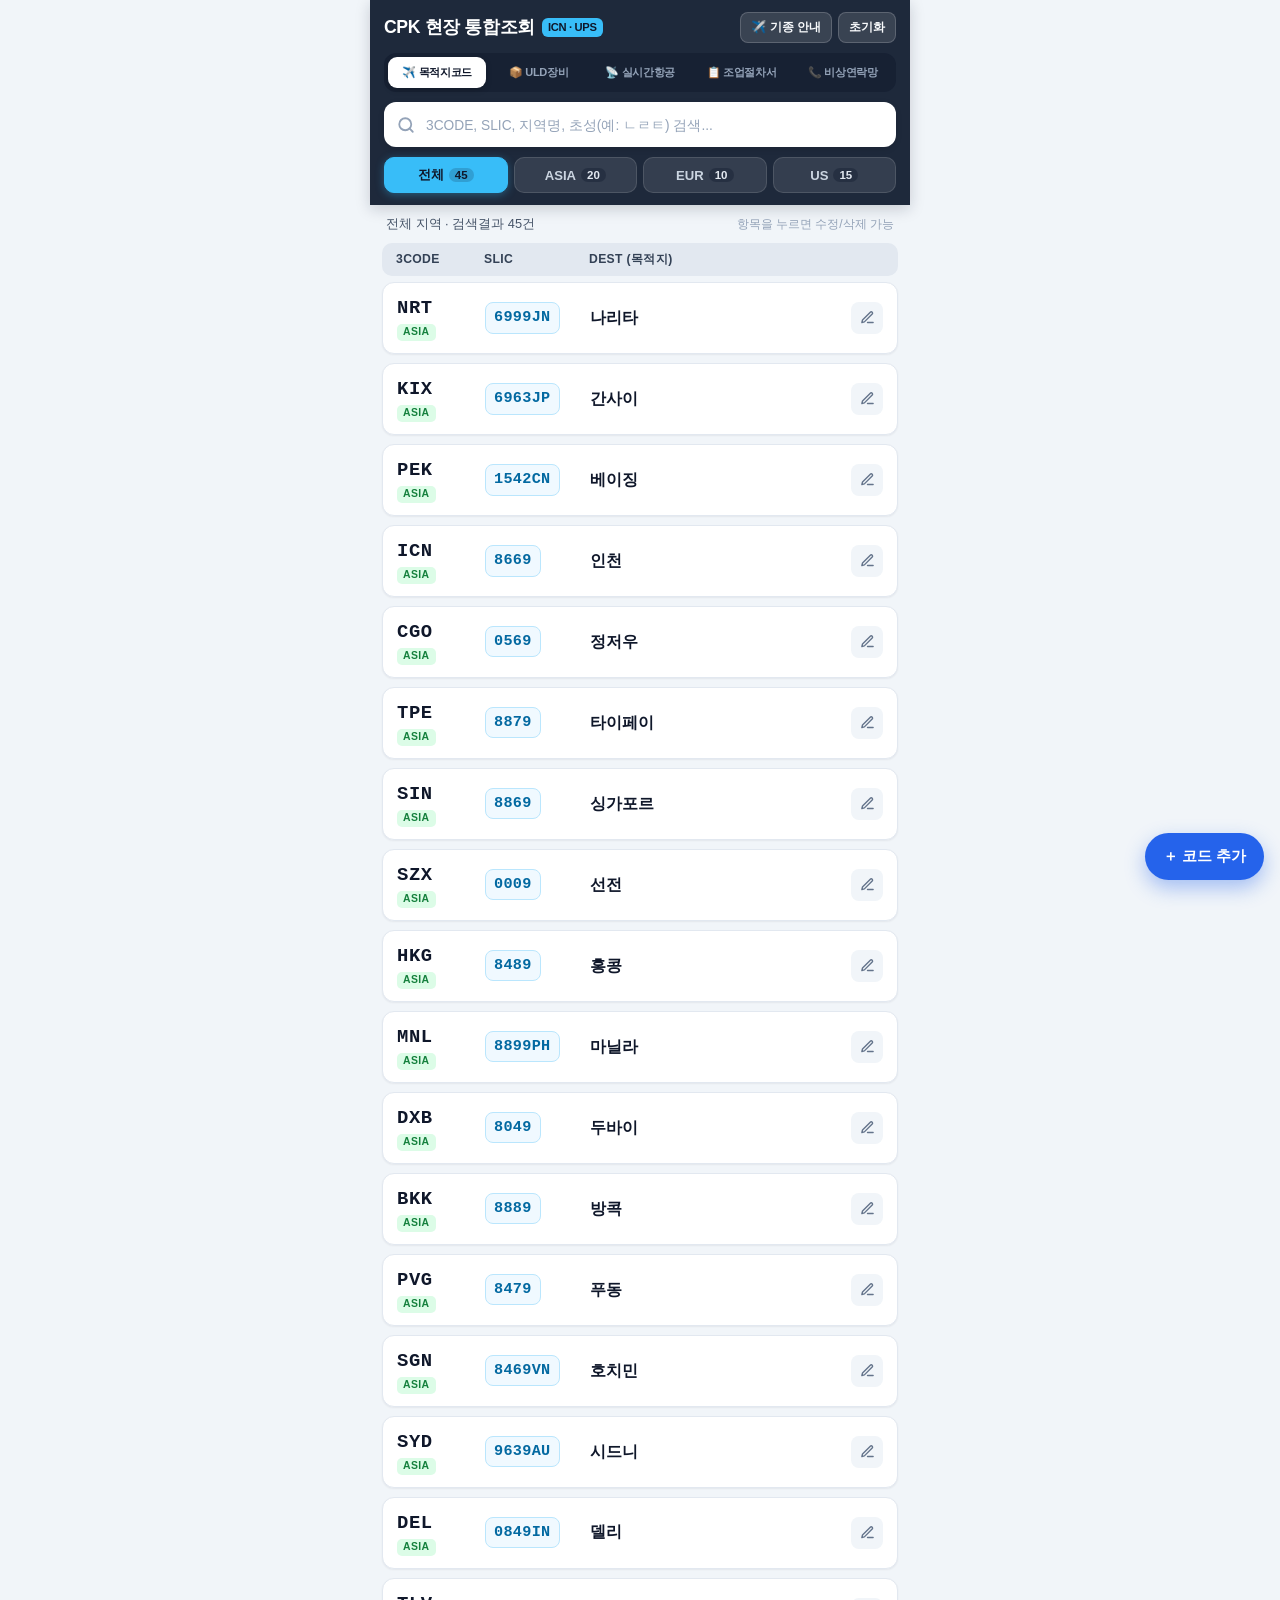
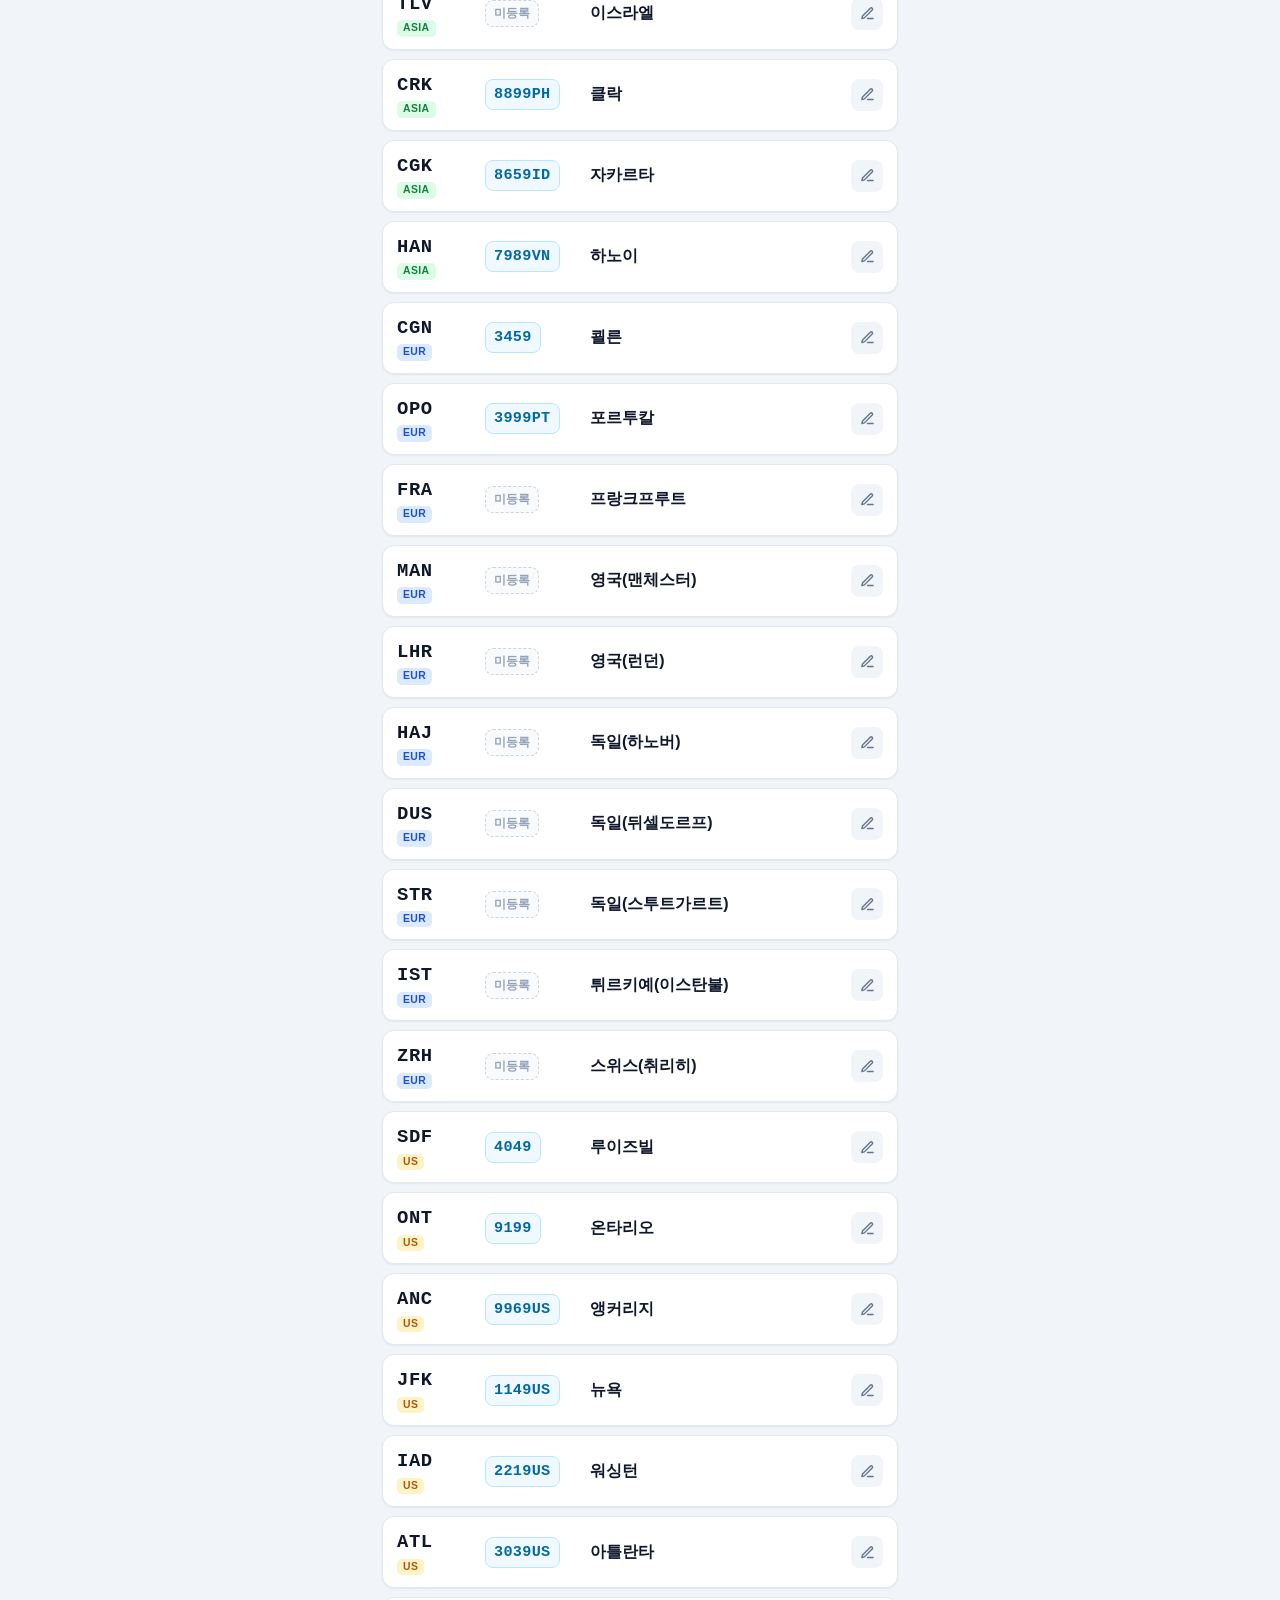
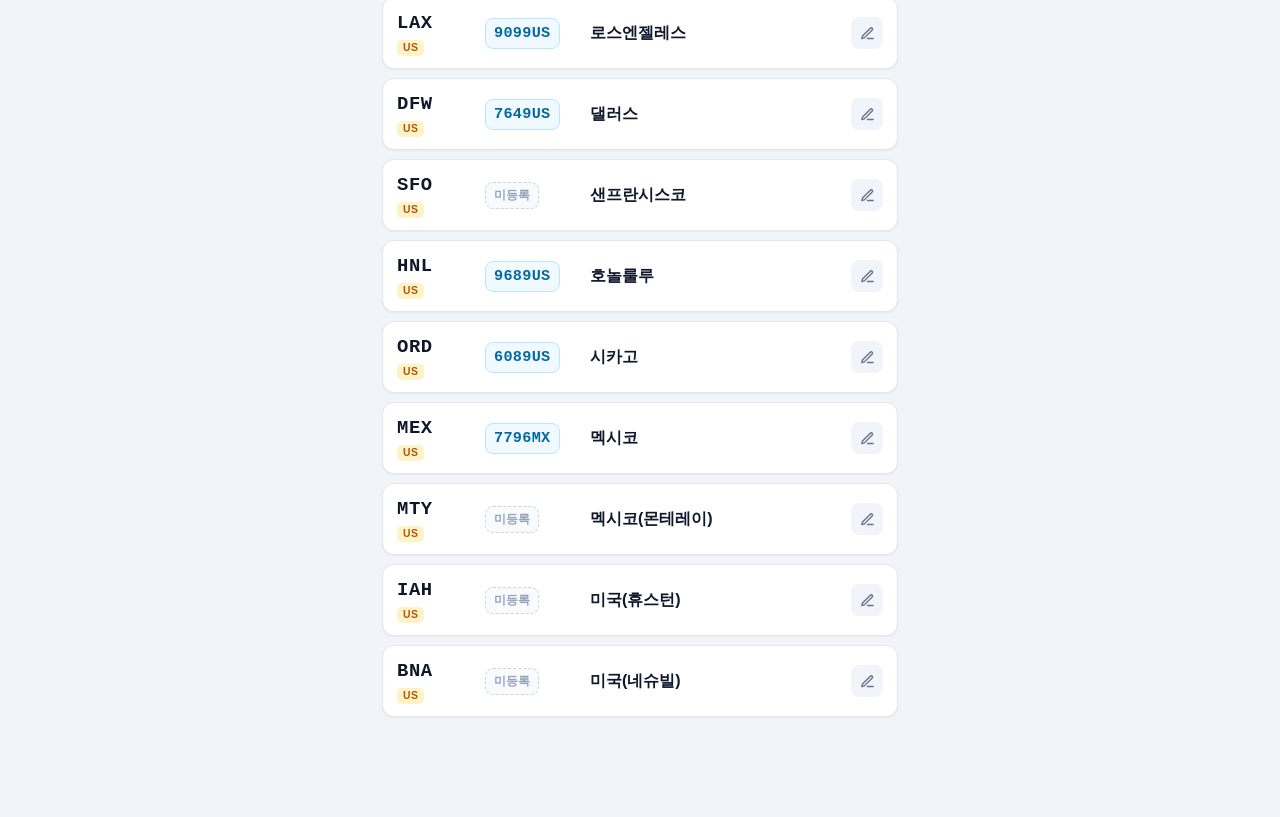
==== commit a69c7ccb: "feat: add Staff Emergency Contact Directory mode with 44 pre-loaded staff portraits and full CRUD" ====
--- a/index.html
+++ b/index.html
@@ -10,7 +10,7 @@
   <title>CPK 3CODE · ULD · 실시간 항공편</title>
   <link rel="icon" type="image/svg+xml" href="data:image/svg+xml,<svg xmlns='http://www.w3.org/2000/svg' viewBox='0 0 100 100'><rect width='100' height='100' rx='22' fill='%231e293b'/><text x='50' y='44' font-family='sans-serif' font-size='26' font-weight='bold' fill='%2338bdf8' text-anchor='middle'>CPK</text><text x='50' y='74' font-family='sans-serif' font-size='22' font-weight='bold' fill='%23fbbf24' text-anchor='middle'>5X·ULD</text></svg>" />
   <link rel="manifest" href="./manifest.json" />
-  <link rel="stylesheet" href="./styles.css" />
+  <link rel="stylesheet" href="./styles.css?v=14" />
 </head>
 <body>
   <div class="app-container">
@@ -45,8 +45,8 @@
         </div>
       </div>
 
-      <!-- 메인 모드 전환 탭 (4개 탭: 목적지 코드 / ULD 장비 / 실시간 항공편 / 조업 절차서) -->
-      <div class="mode-switch mode-switch-4" id="modeSwitch">
+      <!-- 메인 모드 전환 탭 (5개 탭: 목적지 코드 / ULD 장비 / 실시간 항공편 / 조업 절차서 / 비상연락망) -->
+      <div class="mode-switch mode-switch-5" id="modeSwitch">
         <button type="button" class="mode-btn active" data-mode="CODE">
           ✈️ 목적지코드
         </button>
@@ -58,6 +58,9 @@
         </button>
         <button type="button" class="mode-btn" data-mode="SOP">
           📋 조업절차서
+        </button>
+        <button type="button" class="mode-btn" data-mode="STAFF">
+          📞 비상연락망
         </button>
       </div>
 
@@ -97,8 +100,18 @@
       <!-- [모드 2] ULD 현장명칭 / 박스 타입별 필터 탭 (동적 렌더링) -->
       <nav class="uld-type-tabs" id="uldTypeTabs" style="display: none;" aria-label="박스 타입별 필터"></nav>
 
-      <!-- [모드 3] 실시간 항공편 컨트롤 & 출·도착 필터 탭 -->
+      <!-- [모드 3] 실시간 항공편 컨트롤 & 스케줄 모드(실시간 vs 이미지 반영) 선택 & 출·도착 필터 탭 -->
       <div class="flight-controls" id="flightControls" style="display: none;">
+        <!-- 1. 실시간 스케줄 vs 이미지 반영 스케줄 선택 전환 바 -->
+        <div class="flight-source-bar" id="flightSourceBar">
+          <button type="button" class="flight-source-btn active" data-flight-source="LIVE">
+            📡 실시간 스케줄 <span class="src-count" id="srcCount-LIVE">0</span>
+          </button>
+          <button type="button" class="flight-source-btn" data-flight-source="IMAGE">
+            📷 이미지 반영 스케줄 <span class="src-count" id="srcCount-IMAGE">0</span>
+          </button>
+        </div>
+
         <div class="flight-top-row">
           <div class="flight-airline-toggle" id="flightAirlineToggle">
             <button type="button" class="ups-toggle-btn active" data-airline-filter="UPS">
@@ -135,8 +148,21 @@
         </nav>
       </div>
 
-      <!-- [모드 4] UPS 항공조업 절차서 단계별 필터 탭 & 진행률 바 -->
+      <!-- [모드 4] UPS 항공조업 절차서 & 지게차 작업 절차서 전환 탭 & 진행률 바 -->
       <div class="sop-controls" id="sopControls" style="display: none;">
+        <!-- 항공기 조업 vs 지게차 작업 상단 빠른 전환 버튼 -->
+        <div class="sop-main-cat-bar" id="sopMainCatBar">
+          <button type="button" class="sop-cat-btn active" data-sop-cat="ALL">
+            📋 전체 절차서
+          </button>
+          <button type="button" class="sop-cat-btn" data-sop-cat="AIRCRAFT">
+            ✈️ 항공기 조업 (10)
+          </button>
+          <button type="button" class="sop-cat-btn forklift-highlight" data-sop-cat="지게차 작업(Forklift)">
+            🚜 지게차 작업 (6)
+          </button>
+        </div>
+
         <div class="sop-progress-row">
           <div class="sop-progress-info">
             <span id="sopProgressText">조업 진행률: 0 / 0 완료</span>
@@ -148,7 +174,12 @@
             ☑️ 체크 초기화
           </button>
         </div>
-        <nav class="uld-type-tabs sop-phase-tabs" id="sopPhaseTabs" aria-label="조업 단계별 필터"></nav>
+        <nav class="sop-phase-tabs-grid" id="sopPhaseTabs" aria-label="조업 단계별 필터"></nav>
+      </div>
+
+      <!-- [모드 5] 사내직원 비상연락망 부서별 · 근무조별 필터 컨트롤 -->
+      <div class="staff-controls" id="staffControls" style="display: none;">
+        <nav class="staff-dept-tabs" id="staffDeptTabs" aria-label="부서별 필터"></nav>
       </div>
     </header>
 
@@ -191,6 +222,15 @@
 
     <!-- 검색 결과 리스트 (목적지 코드 & ULD 컨테이너 & 실시간 항공편 공용 영역) -->
     <main class="results-list" id="resultsList"></main>
+
+    <!-- [모드 3 전용] 화이트보드 하단 DOLLY · MT · *SHP 장비 현황 바 -->
+    <div class="wb-equip-summary-bar" id="wbEquipSummaryBar" style="display: none;" title="클릭하여 DOLLY · MT · *SHP 수량 메모 수정">
+      <div class="wb-equip-left">
+        <span class="wb-equip-badge">🛠️ 현장 장비 현황</span>
+        <span class="wb-equip-text" id="wbEquipSummaryText">DOLLY : 70 · MT : 42 · *SHP - 10</span>
+      </div>
+      <button type="button" class="btn-equip-edit" id="editEquipSummaryBtn">✏️ 수량수정</button>
+    </div>
 
     <!-- 플로팅 액션 버튼 영역 -->
     <div class="fab-group">
@@ -694,10 +734,10 @@
 
       <!-- 2. 추출된 6열 스케줄 검수 및 직접 수정 테이블 -->
       <div class="sched-extract-header">
-        <span class="form-label" style="margin:0;">📋 반영할 현황판 데이터 (사진을 보며 수정·추가 가능)</span>
+        <span class="form-label" style="margin:0;">📋 자동 인식된 현황판 데이터 (사진 선택 시 즉시 자동 반영됨)</span>
         <div class="sched-extract-tools">
           <button type="button" class="btn-mini-tool" id="addSchedRowBtn">＋ 행 추가</button>
-          <button type="button" class="btn-mini-tool" id="loadDefaultBoardRowsBtn">⚡ 기본편 불러오기</button>
+          <button type="button" class="btn-mini-tool" id="loadDefaultBoardRowsBtn">⚡ 최신 화이트보드(5편)</button>
         </div>
       </div>
 
@@ -714,12 +754,24 @@
         <div id="schedExtractRows" class="sched-edit-tbody"></div>
       </div>
 
+      <div class="form-group" style="margin-top: 8px; margin-bottom: 4px;">
+        <label class="form-label" for="schedEquipInput" style="margin-bottom: 3px;">🛠️ 화이트보드 하단 장비 메모 (DOLLY · MT · *SHP)</label>
+        <input
+          type="text"
+          id="schedEquipInput"
+          class="form-input"
+          style="height: 36px; font-size: 0.84rem;"
+          placeholder="예: DOLLY : 70 · MT : 42 · *SHP - 10"
+          value="DOLLY : 70 · MT : 42 · *SHP - 10"
+        />
+      </div>
+
       <!-- 반영 버튼 (기존 교체 vs 기존에 추가) -->
-      <div class="modal-actions" style="margin-top: 14px;">
+      <div class="modal-actions" style="margin-top: 12px;">
         <button type="button" class="btn-save" id="applySchedReplaceBtn" style="background:#16a34a;">
-          ✅ 현황판에 덮어쓰기(반영)
+          ✅ 이미지 스케줄 확정 반영
         </button>
-        <button type="button" class="btn-save" id="applySchedAppendBtn" style="background:#2563eb; flex:0.75;">
+        <button type="button" class="btn-save" id="applySchedAppendBtn" style="background:#2563eb; flex:0.65;">
           ➕ 기존에 추가
         </button>
       </div>
@@ -759,7 +811,8 @@
               <option value="하기 작업(Off-load)">3. 하기 작업(Off-load)</option>
               <option value="탑재 작업(On-load)">4. 탑재 작업(On-load)</option>
               <option value="출발·조업 마감">5. 출발·조업 마감</option>
-              <option value="안전·특수 절차">6. 안전·특수 절차</option>
+              <option value="지게차 작업(Forklift)">6. 지게차 작업(Forklift)</option>
+              <option value="안전·특수 절차">7. 안전·특수 절차</option>
             </select>
           </div>
         </div>
@@ -842,9 +895,136 @@
     </div>
   </div>
 
+  <!-- [모달 9] 사내직원 비상연락망 (사진 촬영 · 이름 · 직급 · 부서 · 연락처 CRUD) 모달 -->
+  <div class="modal-backdrop" id="staffModal" role="dialog" aria-modal="true" aria-labelledby="staffModalTitle">
+    <div class="modal-sheet modal-sheet-scroll">
+      <div class="modal-header">
+        <h2 class="modal-title" id="staffModalTitle">📞 사내직원 비상연락망 등록/수정</h2>
+        <button type="button" class="modal-close" id="closeStaffModalBtn" aria-label="닫기">✕</button>
+      </div>
+
+      <form id="staffForm">
+        <!-- 1. 직원 사진 촬영 / 앨범 선택 -->
+        <div class="form-group">
+          <label class="form-label">직원 사진 이미지 (촬영한 이미지 또는 앨범 선택)</label>
+          <div class="staff-photo-modal-row">
+            <div class="staff-photo-upload-box" id="staffPhotoUploadBox">
+              <img id="staffPhotoPreview" class="staff-photo-preview" alt="직원 사진 미리보기" style="display: none;" />
+              <div id="staffPhotoPlaceholder" class="photo-placeholder">
+                <div class="photo-placeholder-icon">👤</div>
+                <div class="photo-placeholder-text">사진 촬영/선택</div>
+              </div>
+            </div>
+            <div class="staff-photo-btn-col">
+              <label class="btn-photo-action" style="background:#eff6ff; border-color:#93c5fd; color:#1d4ed8;">
+                📷 카메라로 직원 촬영
+                <input type="file" id="staffCameraInput" accept="image/*" capture="environment" style="display: none;" />
+              </label>
+              <label class="btn-photo-action">
+                🖼️ 앨범에서 사진 선택
+                <input type="file" id="staffGalleryInput" accept="image/*" style="display: none;" />
+              </label>
+              <button type="button" class="btn-photo-remove" id="removeStaffPhotoBtn" style="display: none;">
+                사진 삭제
+              </button>
+            </div>
+          </div>
+        </div>
+
+        <!-- 2. 이름 & 직급 -->
+        <div class="form-row" style="grid-template-columns: 1.2fr 1fr;">
+          <div class="form-group">
+            <label class="form-label" for="staffNameInput">
+              이름 <span class="label-highlight">(필수)</span>
+            </label>
+            <input
+              type="text"
+              id="staffNameInput"
+              class="form-input input-highlight"
+              placeholder="예: 홍길동"
+              required
+            />
+          </div>
+          <div class="form-group">
+            <label class="form-label" for="staffRoleInput">직급 / 직책</label>
+            <input
+              type="text"
+              id="staffRoleInput"
+              class="form-input"
+              placeholder="예: 사원, 대리, 과장, 차장, 부장"
+            />
+          </div>
+        </div>
+
+        <!-- 3. 연락처 (전화걸기 / 문자 연동) -->
+        <div class="form-group">
+          <label class="form-label" for="staffPhoneInput">
+            📱 연락처 / 휴대폰 번호 <span class="label-highlight">(터치 시 즉시 통화·문자 연결)</span>
+          </label>
+          <input
+            type="tel"
+            id="staffPhoneInput"
+            class="form-input input-highlight"
+            placeholder="예: 010-1234-5678"
+          />
+        </div>
+
+        <!-- 4. 담당 부서 & 근무시간(조) & 입사일 -->
+        <div class="form-row" style="grid-template-columns: 1.15fr 0.85fr 1.1fr;">
+          <div class="form-group">
+            <label class="form-label" for="staffDeptSelect">담당 파트 (부서)</label>
+            <select id="staffDeptSelect" class="form-input">
+              <option value="검수">검수</option>
+              <option value="TUG-CAR">TUG-CAR</option>
+              <option value="조업">조업</option>
+              <option value="FORK">FORK</option>
+              <option value="창고운영">창고운영</option>
+              <option value="교통/안전">교통/안전</option>
+              <option value="기타">기타</option>
+            </select>
+          </div>
+          <div class="form-group">
+            <label class="form-label" for="staffShiftInput">근무시간(조)</label>
+            <input
+              type="text"
+              id="staffShiftInput"
+              class="form-input uppercase"
+              placeholder="예: A6, A8, P3"
+            />
+          </div>
+          <div class="form-group">
+            <label class="form-label" for="staffJoinInput">입사일 (선택)</label>
+            <input
+              type="text"
+              id="staffJoinInput"
+              class="form-input"
+              placeholder="예: 2025.11.02"
+            />
+          </div>
+        </div>
+
+        <!-- 5. 담당 업무 / 비상연락 메모 -->
+        <div class="form-group">
+          <label class="form-label" for="staffMemoInput">담당 업무 / 비상연락 메모 (선택)</label>
+          <input
+            type="text"
+            id="staffMemoInput"
+            class="form-input"
+            placeholder="예: 리바우리 딜리버리 / 비상시 직통 연락"
+          />
+        </div>
+
+        <div class="modal-actions">
+          <button type="button" class="btn-delete" id="deleteStaffBtn" style="display: none;">직원 삭제</button>
+          <button type="submit" class="btn-save">비상연락망에 저장하기</button>
+        </div>
+      </form>
+    </div>
+  </div>
+
   <!-- 토스트 알림 -->
   <div class="toast" id="toast"></div>
 
-  <script src="./app.js"></script>
+  <script src="./app.js?v=14"></script>
 </body>
 </html>
--- a/styles.css
+++ b/styles.css
@@ -125,6 +125,17 @@
   gap: 4px;
 }
 
+.mode-switch.mode-switch-5 {
+  grid-template-columns: repeat(5, 1fr);
+  gap: 3px;
+}
+
+.mode-switch.mode-switch-5 .mode-btn {
+  font-size: 0.69rem;
+  padding: 8px 1px;
+  letter-spacing: -0.03em;
+}
+
 .mode-btn {
   background: transparent;
   border: none;
@@ -598,6 +609,120 @@
   gap: 8px;
 }
 
+/* 실시간 스케줄 vs 이미지 반영 스케줄 선택 전환 바 */
+.flight-source-bar {
+  display: grid;
+  grid-template-columns: 1fr 1fr;
+  gap: 6px;
+  background: rgba(15, 23, 42, 0.55);
+  padding: 4px;
+  border-radius: 12px;
+  border: 1px solid rgba(255, 255, 255, 0.14);
+}
+
+.flight-source-btn {
+  background: transparent;
+  border: 1.5px solid transparent;
+  color: #cbd5e1;
+  font-size: 0.81rem;
+  font-weight: 800;
+  padding: 8px 8px;
+  border-radius: 9px;
+  cursor: pointer;
+  display: flex;
+  align-items: center;
+  justify-content: center;
+  gap: 5px;
+  white-space: nowrap;
+  transition: all 0.15s;
+}
+
+.flight-source-btn .src-count {
+  background: rgba(255, 255, 255, 0.16);
+  color: #e2e8f0;
+  font-size: 0.72rem;
+  font-weight: 900;
+  padding: 1px 6px;
+  border-radius: 99px;
+}
+
+.flight-source-btn.active[data-flight-source="LIVE"] {
+  background: #22c55e;
+  color: #052e16;
+  border-color: #4ade80;
+  box-shadow: 0 2px 8px rgba(34, 197, 94, 0.35);
+}
+
+.flight-source-btn.active[data-flight-source="LIVE"] .src-count {
+  background: rgba(5, 46, 22, 0.2);
+  color: #052e16;
+}
+
+.flight-source-btn.active[data-flight-source="IMAGE"] {
+  background: #38bdf8;
+  color: #0f172a;
+  border-color: #7dd3fc;
+  box-shadow: 0 2px 8px rgba(56, 189, 248, 0.38);
+}
+
+.flight-source-btn.active[data-flight-source="IMAGE"] .src-count {
+  background: rgba(15, 23, 42, 0.18);
+  color: #0f172a;
+}
+
+/* 화이트보드 하단 DOLLY · MT · *SHP 장비 현황 바 */
+.wb-equip-summary-bar {
+  margin: 10px 12px 4px;
+  background: #ffffff;
+  border: 1.5px solid #2e7d5b;
+  border-left: 5px solid #2e7d5b;
+  border-radius: 12px;
+  padding: 10px 12px;
+  display: flex;
+  align-items: center;
+  justify-content: space-between;
+  gap: 8px;
+  box-shadow: var(--shadow-sm);
+  cursor: pointer;
+}
+
+.wb-equip-left {
+  display: flex;
+  align-items: center;
+  flex-wrap: wrap;
+  gap: 8px;
+}
+
+.wb-equip-badge {
+  background: #ecfdf5;
+  border: 1px solid #a7f3d0;
+  color: #065f46;
+  font-size: 0.75rem;
+  font-weight: 800;
+  padding: 3px 8px;
+  border-radius: 7px;
+}
+
+.wb-equip-text {
+  font-family: "SF Mono", "Roboto Mono", Consolas, monospace;
+  font-size: 0.92rem;
+  font-weight: 900;
+  color: #0f172a;
+  letter-spacing: 0.02em;
+}
+
+.btn-equip-edit {
+  background: #f1f5f9;
+  border: 1px solid #cbd5e1;
+  color: #334155;
+  border-radius: 7px;
+  padding: 5px 9px;
+  font-size: 0.74rem;
+  font-weight: 800;
+  cursor: pointer;
+  flex-shrink: 0;
+}
+
 .flight-top-row {
   display: flex;
   align-items: center;
@@ -958,6 +1083,70 @@
 
 .sop-phase-tabs {
   margin-top: 0;
+}
+
+/* 항공기 조업 vs 지게차 작업 상단 빠른 전환 바 */
+.sop-main-cat-bar {
+  display: grid;
+  grid-template-columns: 0.9fr 1.1fr 1.1fr;
+  gap: 6px;
+}
+
+.sop-cat-btn {
+  background: rgba(255, 255, 255, 0.12);
+  border: 1.5px solid rgba(255, 255, 255, 0.18);
+  color: #e2e8f0;
+  padding: 9px 6px;
+  border-radius: 10px;
+  font-size: 0.8rem;
+  font-weight: 800;
+  cursor: pointer;
+  white-space: nowrap;
+  transition: all 0.15s;
+}
+
+.sop-cat-btn.forklift-highlight {
+  border-color: rgba(251, 191, 36, 0.65);
+  color: #fde047;
+}
+
+.sop-cat-btn.active {
+  background: #38bdf8;
+  color: #0f172a;
+  border-color: #38bdf8;
+  box-shadow: 0 2px 8px rgba(56, 189, 248, 0.35);
+}
+
+.sop-cat-btn.forklift-highlight.active {
+  background: #fbbf24;
+  color: #351c15;
+  border-color: #fbbf24;
+  box-shadow: 0 2px 8px rgba(251, 191, 36, 0.4);
+}
+
+/* 조업 단계 탭 (가로 스크롤로 숨겨지지 않고 한눈에 다 보이도록 줄바꿈 그리드 적용) */
+.sop-phase-tabs-grid {
+  display: flex;
+  flex-wrap: wrap;
+  gap: 5px;
+  margin-top: 2px;
+}
+
+.sop-phase-tabs-grid .tab-btn {
+  padding: 6px 9px;
+  font-size: 0.76rem;
+  flex: 1 1 auto;
+}
+
+.sop-phase-tabs-grid .tab-btn.forklift-tab {
+  border-color: rgba(251, 191, 36, 0.55);
+  color: #fde047;
+}
+
+.sop-phase-tabs-grid .tab-btn.forklift-tab.active {
+  background: #fbbf24;
+  color: #351c15;
+  border-color: #fbbf24;
 }
 
 .sop-card {
@@ -2326,6 +2515,293 @@
   transform: translateX(-50%) translateY(0);
 }
 
+/* ==========================================
+   사내직원 비상연락망 (모드 5: 사진 · 이름 · 직급 · 부서 · 연락처 CRUD)
+   ========================================== */
+.staff-controls {
+  margin-top: 10px;
+  display: flex;
+  flex-direction: column;
+  gap: 8px;
+}
+
+.staff-dept-tabs {
+  display: flex;
+  flex-wrap: wrap;
+  gap: 5px;
+}
+
+.staff-dept-tabs .tab-btn {
+  padding: 6px 9px;
+  font-size: 0.76rem;
+  flex: 1 1 auto;
+}
+
+.staff-card {
+  background: var(--surface);
+  border: 1.5px solid var(--border);
+  border-radius: 14px;
+  padding: 11px 12px;
+  display: flex;
+  align-items: center;
+  gap: 12px;
+  box-shadow: var(--shadow-sm);
+  cursor: pointer;
+  transition: transform 0.1s, border-color 0.15s;
+}
+
+.staff-card:active {
+  transform: scale(0.99);
+  border-color: #64748b;
+}
+
+.staff-avatar-wrap {
+  width: 64px;
+  height: 80px;
+  border-radius: 10px;
+  overflow: hidden;
+  background: #e2e8f0;
+  border: 1.5px solid #cbd5e1;
+  flex-shrink: 0;
+  position: relative;
+  display: flex;
+  align-items: center;
+  justify-content: center;
+}
+
+.staff-avatar-img {
+  width: 100%;
+  height: 100%;
+  object-fit: cover;
+}
+
+.staff-avatar-empty {
+  display: flex;
+  flex-direction: column;
+  align-items: center;
+  justify-content: center;
+  color: #64748b;
+  font-size: 0.68rem;
+  font-weight: 800;
+  gap: 2px;
+}
+
+.staff-avatar-empty .icon {
+  font-size: 1.4rem;
+}
+
+.staff-avatar-zoom {
+  position: absolute;
+  right: 2px;
+  bottom: 2px;
+  background: rgba(15, 23, 42, 0.72);
+  color: #fff;
+  font-size: 0.58rem;
+  padding: 1px 4px;
+  border-radius: 4px;
+}
+
+.staff-info {
+  flex: 1;
+  min-width: 0;
+  display: flex;
+  flex-direction: column;
+  gap: 5px;
+}
+
+.staff-top-row {
+  display: flex;
+  align-items: center;
+  justify-content: space-between;
+  gap: 6px;
+}
+
+.staff-name-group {
+  display: flex;
+  align-items: center;
+  flex-wrap: wrap;
+  gap: 5px;
+}
+
+.staff-role-badge {
+  background: #1e293b;
+  color: #f8fafc;
+  font-size: 0.72rem;
+  font-weight: 800;
+  padding: 2px 7px;
+  border-radius: 6px;
+}
+
+.staff-name {
+  font-size: 1.06rem;
+  font-weight: 900;
+  color: #0f172a;
+}
+
+.staff-dept-badge {
+  font-size: 0.72rem;
+  font-weight: 800;
+  padding: 2px 8px;
+  border-radius: 6px;
+}
+
+.dept-검수 {
+  background: #fef3c7;
+  color: #92400e;
+  border: 1px solid #fde68a;
+}
+
+.dept-TUG-CAR {
+  background: #fef9c3;
+  color: #854d0e;
+  border: 1px solid #fef08a;
+}
+
+.dept-조업 {
+  background: #f3e8ff;
+  color: #6b21a8;
+  border: 1px solid #e9d5ff;
+}
+
+.dept-FORK {
+  background: #e0f2fe;
+  color: #075985;
+  border: 1px solid #bae6fd;
+}
+
+.dept-창고운영 {
+  background: #dbeafe;
+  color: #1e40af;
+  border: 1px solid #bfdbfe;
+}
+
+.dept-교통-안전 {
+  background: #fee2e2;
+  color: #991b1b;
+  border: 1px solid #fecaca;
+}
+
+.staff-shift-badge {
+  background: #f1f5f9;
+  border: 1px solid #cbd5e1;
+  color: #334155;
+  font-family: "SF Mono", "Roboto Mono", Consolas, monospace;
+  font-size: 0.7rem;
+  font-weight: 900;
+  padding: 1px 6px;
+  border-radius: 5px;
+}
+
+.staff-meta-row {
+  display: flex;
+  align-items: center;
+  flex-wrap: wrap;
+  gap: 8px;
+  font-size: 0.74rem;
+  color: #64748b;
+  font-weight: 600;
+}
+
+.staff-phone-row {
+  display: flex;
+  align-items: center;
+  justify-content: space-between;
+  gap: 6px;
+  margin-top: 2px;
+}
+
+.staff-phone-num {
+  font-family: "SF Mono", "Roboto Mono", Consolas, monospace;
+  font-size: 0.92rem;
+  font-weight: 900;
+  color: #1d4ed8;
+  background: #eff6ff;
+  border: 1px solid #bfdbfe;
+  padding: 4px 9px;
+  border-radius: 8px;
+  display: inline-flex;
+  align-items: center;
+  gap: 4px;
+}
+
+.staff-phone-empty {
+  font-size: 0.78rem;
+  font-weight: 700;
+  color: #b45309;
+  background: #fffbeb;
+  border: 1px dashed #f59e0b;
+  padding: 4px 9px;
+  border-radius: 8px;
+  display: inline-flex;
+  align-items: center;
+  gap: 4px;
+}
+
+.staff-call-actions {
+  display: flex;
+  align-items: center;
+  gap: 5px;
+}
+
+.btn-staff-call {
+  background: #16a34a;
+  color: #ffffff;
+  text-decoration: none;
+  font-size: 0.75rem;
+  font-weight: 800;
+  padding: 5px 10px;
+  border-radius: 8px;
+  display: inline-flex;
+  align-items: center;
+  gap: 3px;
+  box-shadow: 0 2px 5px rgba(22, 163, 74, 0.25);
+}
+
+.btn-staff-sms {
+  background: #2563eb;
+  color: #ffffff;
+  text-decoration: none;
+  font-size: 0.75rem;
+  font-weight: 800;
+  padding: 5px 9px;
+  border-radius: 8px;
+  display: inline-flex;
+  align-items: center;
+  gap: 3px;
+}
+
+.staff-photo-modal-row {
+  display: flex;
+  align-items: center;
+  gap: 12px;
+}
+
+.staff-photo-upload-box {
+  width: 96px;
+  height: 118px;
+  border: 2px dashed #cbd5e1;
+  border-radius: 12px;
+  background: #f8fafc;
+  overflow: hidden;
+  display: flex;
+  align-items: center;
+  justify-content: center;
+  flex-shrink: 0;
+}
+
+.staff-photo-preview {
+  width: 100%;
+  height: 100%;
+  object-fit: cover;
+}
+
+.staff-photo-btn-col {
+  flex: 1;
+  display: flex;
+  flex-direction: column;
+  gap: 7px;
+}
+
 @media (max-width: 360px) {
   .list-header,
   .item-card {
